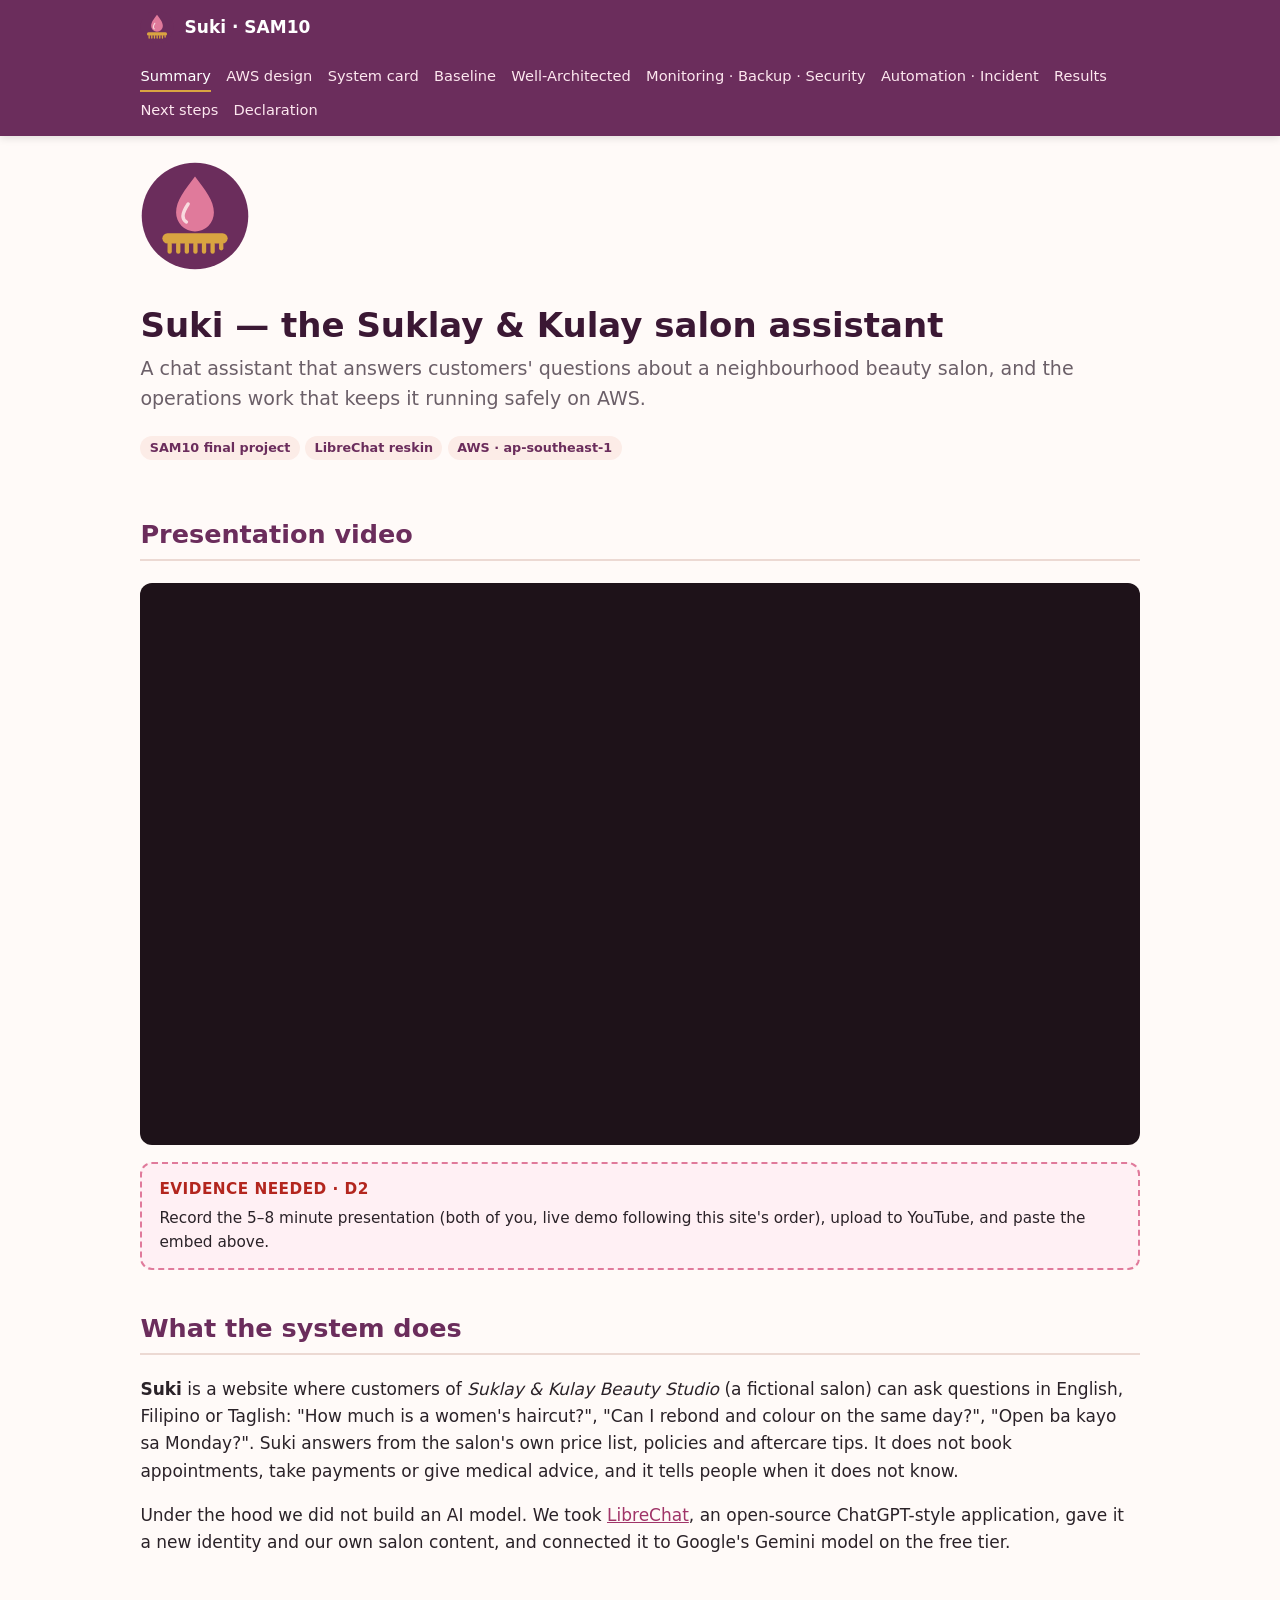
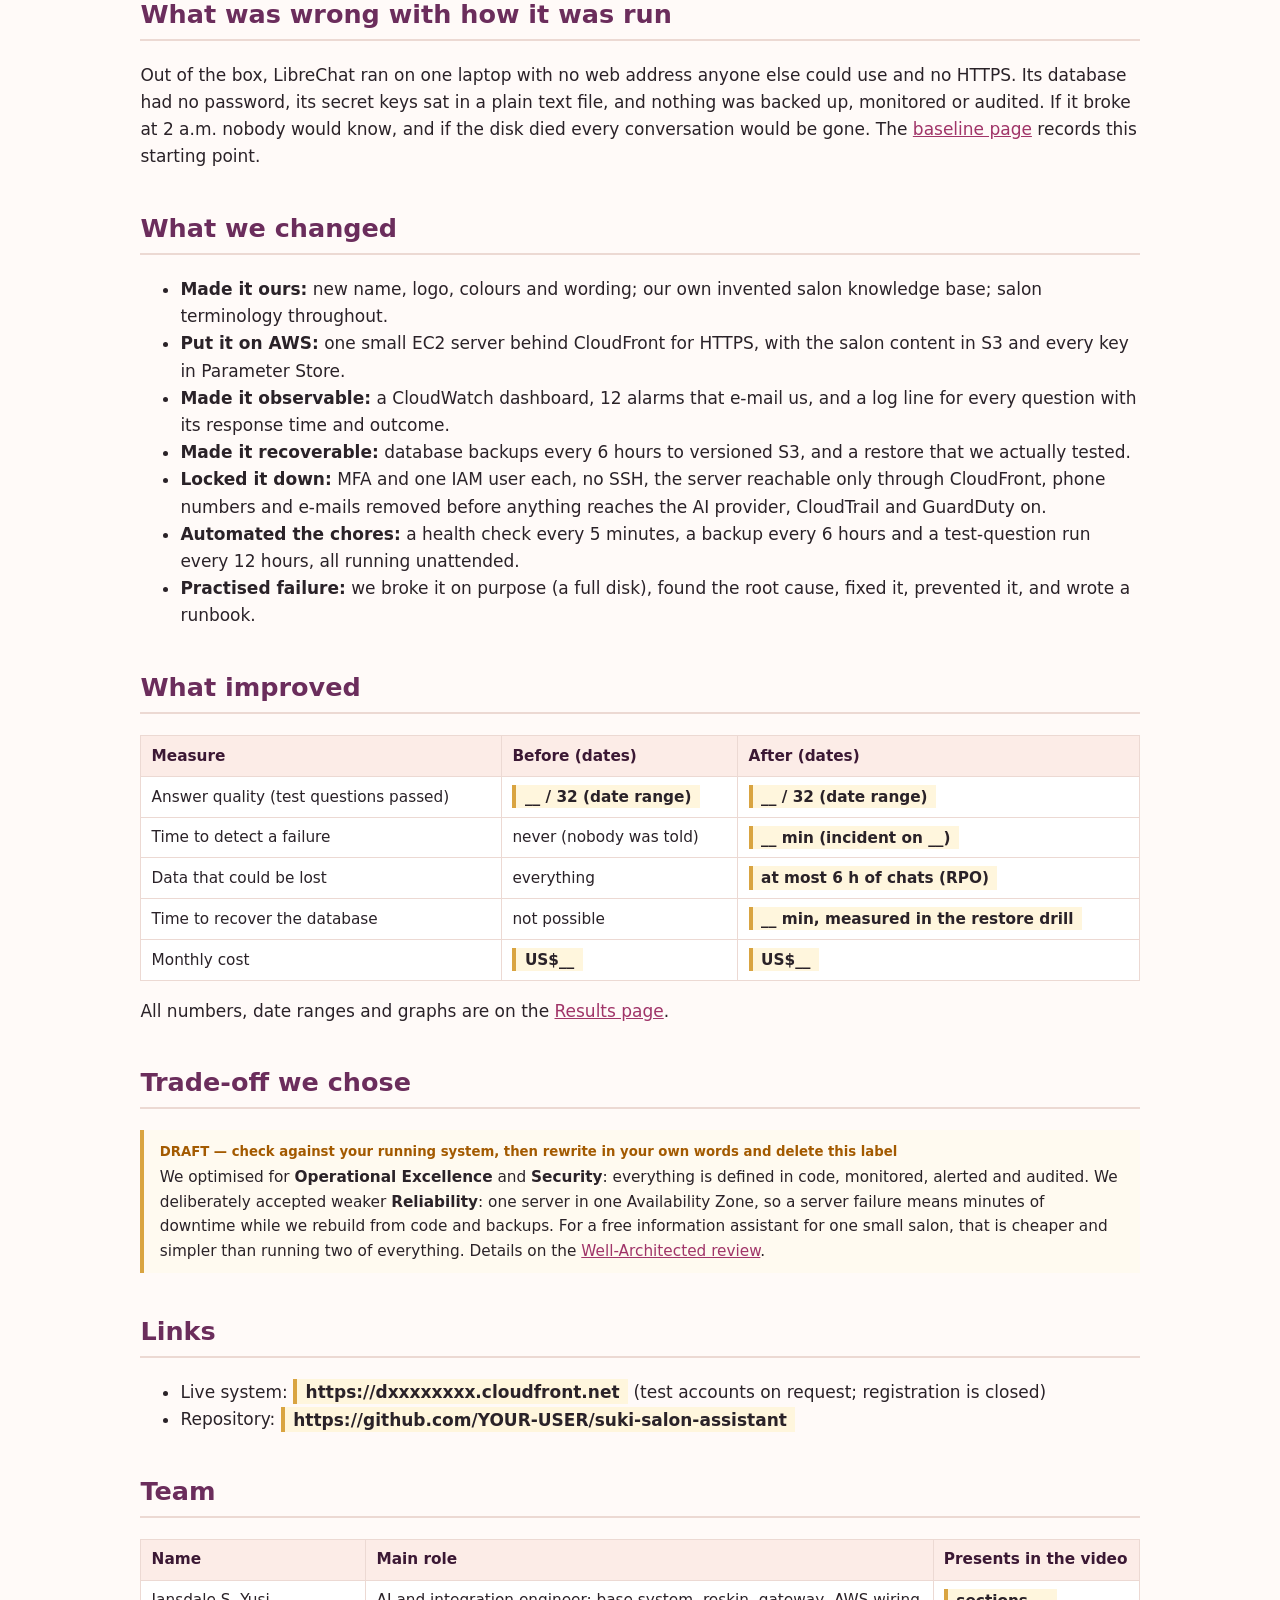
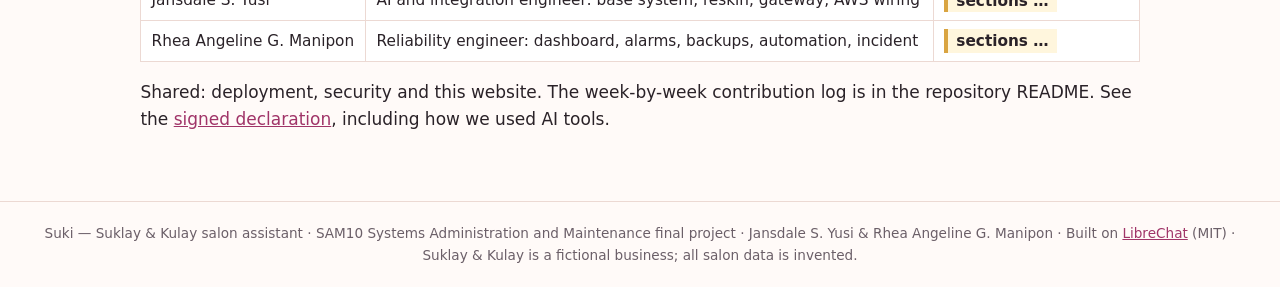
==== docs/index.html @ a9e61562 "Initial project scaffold" ====
<!doctype html>
<html lang="en">
<head>
<meta charset="utf-8">
<meta name="viewport" content="width=device-width,initial-scale=1">
<title>Executive summary · Suki — SAM10 final project</title>
<link rel="icon" href="assets/logo.svg">
<link rel="stylesheet" href="assets/site.css">
</head>
<body>
<header class="site"><div class="wrap">
<a class="brand" href="index.html"><img src="assets/logo.svg" alt="">Suki · SAM10</a>
<nav class="pages"><a href="index.html" class=on>Summary</a><a href="infrastructure.html">AWS design</a><a href="system.html">System card</a><a href="baseline.html">Baseline</a><a href="well-architected.html">Well-Architected</a><a href="operations.html">Monitoring · Backup · Security</a><a href="automation-incident.html">Automation · Incident</a><a href="results.html">Results</a><a href="next-steps.html">Next steps</a><a href="declaration.html">Declaration</a></nav>
</div></header>
<main class="wrap">

<div class="hero">
  <img src="assets/logo.svg" alt="Suki logo: a rose colour droplet above a gold comb">
  <div>
    <h1>Suki — the Suklay &amp; Kulay salon assistant</h1>
    <p class="lead">A chat assistant that answers customers' questions about a neighbourhood beauty salon, and the
    operations work that keeps it running safely on AWS.</p>
    <p><span class="pill">SAM10 final project</span> <span class="pill">LibreChat reskin</span> <span class="pill">AWS · ap-southeast-1</span></p>
  </div>
</div>

<h2>Presentation video</h2>
<div class="video">
  <!-- Replace VIDEO_ID with your YouTube video ID (Share > Embed). Keep it Unlisted if you prefer. -->
  <!-- <iframe src="https://www.youtube-nocookie.com/embed/VIDEO_ID" title="Suki SAM10 presentation" allowfullscreen></iframe> -->
</div>
<div class="evidence-needed" data-id="D2">Record the 5–8 minute presentation (both of you, live demo following this site's order), upload to YouTube, and paste the embed above.</div>

<h2>What the system does</h2>
<p><strong>Suki</strong> is a website where customers of <em>Suklay &amp; Kulay Beauty Studio</em> (a fictional salon) can ask
questions in English, Filipino or Taglish: "How much is a women's haircut?", "Can I rebond and colour on the same day?",
"Open ba kayo sa Monday?". Suki answers from the salon's own price list, policies and aftercare tips. It does not book
appointments, take payments or give medical advice, and it tells people when it does not know.</p>
<p>Under the hood we did not build an AI model. We took <a href="https://github.com/danny-avila/LibreChat">LibreChat</a>, an
open-source ChatGPT-style application, gave it a new identity and our own salon content, and connected it to Google's
Gemini model on the free tier.</p>

<h2>What was wrong with how it was run</h2>
<p>Out of the box, LibreChat ran on one laptop with no web address anyone else could use and no HTTPS. Its database had
no password, its secret keys sat in a plain text file, and nothing was backed up, monitored or audited. If it broke at
2 a.m. nobody would know, and if the disk died every conversation would be gone. The <a href="baseline.html">baseline page</a> records this starting point.</p>

<h2>What we changed</h2>
<ul>
  <li><strong>Made it ours:</strong> new name, logo, colours and wording; our own invented salon knowledge base; salon terminology throughout.</li>
  <li><strong>Put it on AWS:</strong> one small EC2 server behind CloudFront for HTTPS, with the salon content in S3 and every key in Parameter Store.</li>
  <li><strong>Made it observable:</strong> a CloudWatch dashboard, 12 alarms that e-mail us, and a log line for every question with its response time and outcome.</li>
  <li><strong>Made it recoverable:</strong> database backups every 6 hours to versioned S3, and a restore that we actually tested.</li>
  <li><strong>Locked it down:</strong> MFA and one IAM user each, no SSH, the server reachable only through CloudFront, phone numbers and e-mails removed before anything reaches the AI provider, CloudTrail and GuardDuty on.</li>
  <li><strong>Automated the chores:</strong> a health check every 5 minutes, a backup every 6 hours and a test-question run every 12 hours, all running unattended.</li>
  <li><strong>Practised failure:</strong> we broke it on purpose (a full disk), found the root cause, fixed it, prevented it, and wrote a runbook.</li>
</ul>

<h2>What improved</h2>
<table>
  <tr><th>Measure</th><th>Before (dates)</th><th>After (dates)</th></tr>
  <tr><td>Answer quality (test questions passed)</td><td><span class="todo">__ / 32 (date range)</span></td><td><span class="todo">__ / 32 (date range)</span></td></tr>
  <tr><td>Time to detect a failure</td><td>never (nobody was told)</td><td><span class="todo">__ min (incident on __)</span></td></tr>
  <tr><td>Data that could be lost</td><td>everything</td><td><span class="todo">at most 6 h of chats (RPO)</span></td></tr>
  <tr><td>Time to recover the database</td><td>not possible</td><td><span class="todo">__ min, measured in the restore drill</span></td></tr>
  <tr><td>Monthly cost</td><td><span class="todo">US$__</span></td><td><span class="todo">US$__</span></td></tr>
</table>
<p>All numbers, date ranges and graphs are on the <a href="results.html">Results page</a>.</p>

<h2>Trade-off we chose</h2>
<p class="draft">We optimised for <strong>Operational Excellence</strong> and <strong>Security</strong>: everything is defined in code,
monitored, alerted and audited. We deliberately accepted weaker <strong>Reliability</strong>: one server in one Availability Zone,
so a server failure means minutes of downtime while we rebuild from code and backups. For a free information assistant for one
small salon, that is cheaper and simpler than running two of everything. Details on the <a href="well-architected.html">Well-Architected review</a>.</p>

<h2>Links</h2>
<ul>
  <li>Live system: <span class="todo">https://dxxxxxxxx.cloudfront.net</span> (test accounts on request; registration is closed)</li>
  <li>Repository: <span class="todo">https://github.com/YOUR-USER/suki-salon-assistant</span></li>
</ul>

<h2>Team</h2>
<table>
  <tr><th>Name</th><th>Main role</th><th>Presents in the video</th></tr>
  <tr><td>Jansdale S. Yusi</td><td>AI and integration engineer: base system, reskin, gateway, AWS wiring</td><td><span class="todo">sections …</span></td></tr>
  <tr><td>Rhea Angeline G. Manipon</td><td>Reliability engineer: dashboard, alarms, backups, automation, incident</td><td><span class="todo">sections …</span></td></tr>
</table>
<p>Shared: deployment, security and this website. The week-by-week contribution log is in the repository README.
See the <a href="declaration.html">signed declaration</a>, including how we used AI tools.</p>

</main>
<footer class="site">Suki — Suklay &amp; Kulay salon assistant · SAM10 Systems Administration and Maintenance final project ·
Jansdale S. Yusi &amp; Rhea Angeline G. Manipon · Built on <a href="https://github.com/danny-avila/LibreChat">LibreChat</a> (MIT) ·
Suklay &amp; Kulay is a fictional business; all salon data is invented.</footer>
</body>
</html>
---- docs/assets/site.css ----
:root{--plum:#6B2D5C;--plum-d:#3b1834;--rose:#E07A9B;--cream:#FFF4F0;--blush:#fcece7;--gold:#D9A441;--ink:#2a2228;--muted:#6b5f68;--line:#ecd9d3;--ok:#2f7d4f;--warn:#a35a00;--bad:#b3261e}
*{box-sizing:border-box}
html{font-size:17px}
body{margin:0;font-family:system-ui,-apple-system,"Segoe UI",Roboto,sans-serif;color:var(--ink);background:#fffaf8;line-height:1.6}
a{color:#a03468}
header.site{background:var(--plum);color:#fff;position:sticky;top:0;z-index:5;box-shadow:0 2px 8px rgba(0,0,0,.12)}
header.site .wrap{display:flex;align-items:center;gap:1rem;flex-wrap:wrap;padding:.6rem 1.2rem}
header.site .brand{display:flex;align-items:center;gap:.6rem;color:#fff;text-decoration:none;font-weight:700}
header.site .brand img{width:34px;height:34px}
nav.pages{display:flex;flex-wrap:wrap;gap:.2rem .9rem;font-size:.86rem}
nav.pages a{color:#fde7ef;text-decoration:none;padding:.15rem 0;border-bottom:2px solid transparent}
nav.pages a:hover,nav.pages a.on{color:#fff;border-bottom-color:var(--gold)}
.wrap{max-width:1040px;margin:0 auto}
main{padding:1.5rem 1.2rem 3rem}
h1{color:var(--plum-d);font-size:2rem;line-height:1.2;margin:.6rem 0 .4rem}
h2{color:var(--plum);margin-top:2.2rem;border-bottom:2px solid var(--line);padding-bottom:.25rem}
h3{color:var(--plum-d);margin-top:1.6rem}
.lead{font-size:1.12rem;color:var(--muted);margin-top:0}
table{border-collapse:collapse;width:100%;margin:1rem 0;font-size:.9rem;background:#fff}
th,td{border:1px solid var(--line);padding:.45rem .6rem;text-align:left;vertical-align:top}
th{background:var(--blush);color:var(--plum-d)}
code,pre{font-family:ui-monospace,SFMono-Regular,Menlo,Consolas,monospace;font-size:.85em}
code{background:#f6ecef;padding:.05rem .3rem;border-radius:4px}
pre{background:#2a1726;color:#fbe9f0;padding:1rem;border-radius:10px;overflow:auto;line-height:1.45}
pre code{background:none;padding:0}
.card{background:#fff;border:1px solid var(--line);border-radius:14px;padding:1rem 1.2rem;margin:1rem 0}
.grid{display:grid;grid-template-columns:repeat(auto-fit,minmax(230px,1fr));gap:1rem}
.pill{display:inline-block;font-size:.75rem;font-weight:700;padding:.1rem .55rem;border-radius:99px;background:var(--blush);color:var(--plum)}
.good{color:var(--ok);font-weight:700}.adequate{color:var(--warn);font-weight:700}.gap{color:var(--bad);font-weight:700}
.hero{display:flex;gap:1.4rem;align-items:center;flex-wrap:wrap}
.hero img{width:110px;height:110px}
figure{margin:1.2rem 0}figure img{max-width:100%;border:1px solid var(--line);border-radius:10px;background:#fff}
figcaption{font-size:.85rem;color:var(--muted);margin-top:.35rem}
.video{position:relative;padding-top:56.25%;border-radius:12px;overflow:hidden;background:#1e1219}
.video iframe{position:absolute;inset:0;width:100%;height:100%;border:0}
/* Evidence that must be captured from the REAL system. Delete each box once replaced. */
.evidence-needed{border:2px dashed var(--rose);background:#fff0f4;border-radius:12px;padding:.8rem 1rem;margin:1rem 0;font-size:.9rem}
.evidence-needed::before{content:"EVIDENCE NEEDED · " attr(data-id);display:block;font-weight:800;color:var(--bad);letter-spacing:.03em;margin-bottom:.25rem}
.todo{background:#fff6dd;border-left:4px solid var(--gold);padding:.15rem .5rem;font-weight:600}
.draft{border-left:4px solid var(--gold);background:#fffaf0;padding:.6rem .9rem;margin:1rem 0;font-size:.9rem}
.draft::before{content:"DRAFT — check against your running system, then rewrite in your own words and delete this label";display:block;font-weight:800;color:var(--warn);font-size:.78rem;margin-bottom:.2rem}
footer.site{border-top:1px solid var(--line);color:var(--muted);font-size:.8rem;padding:1.2rem;text-align:center}
@media (max-width:640px){html{font-size:16px}h1{font-size:1.6rem}}
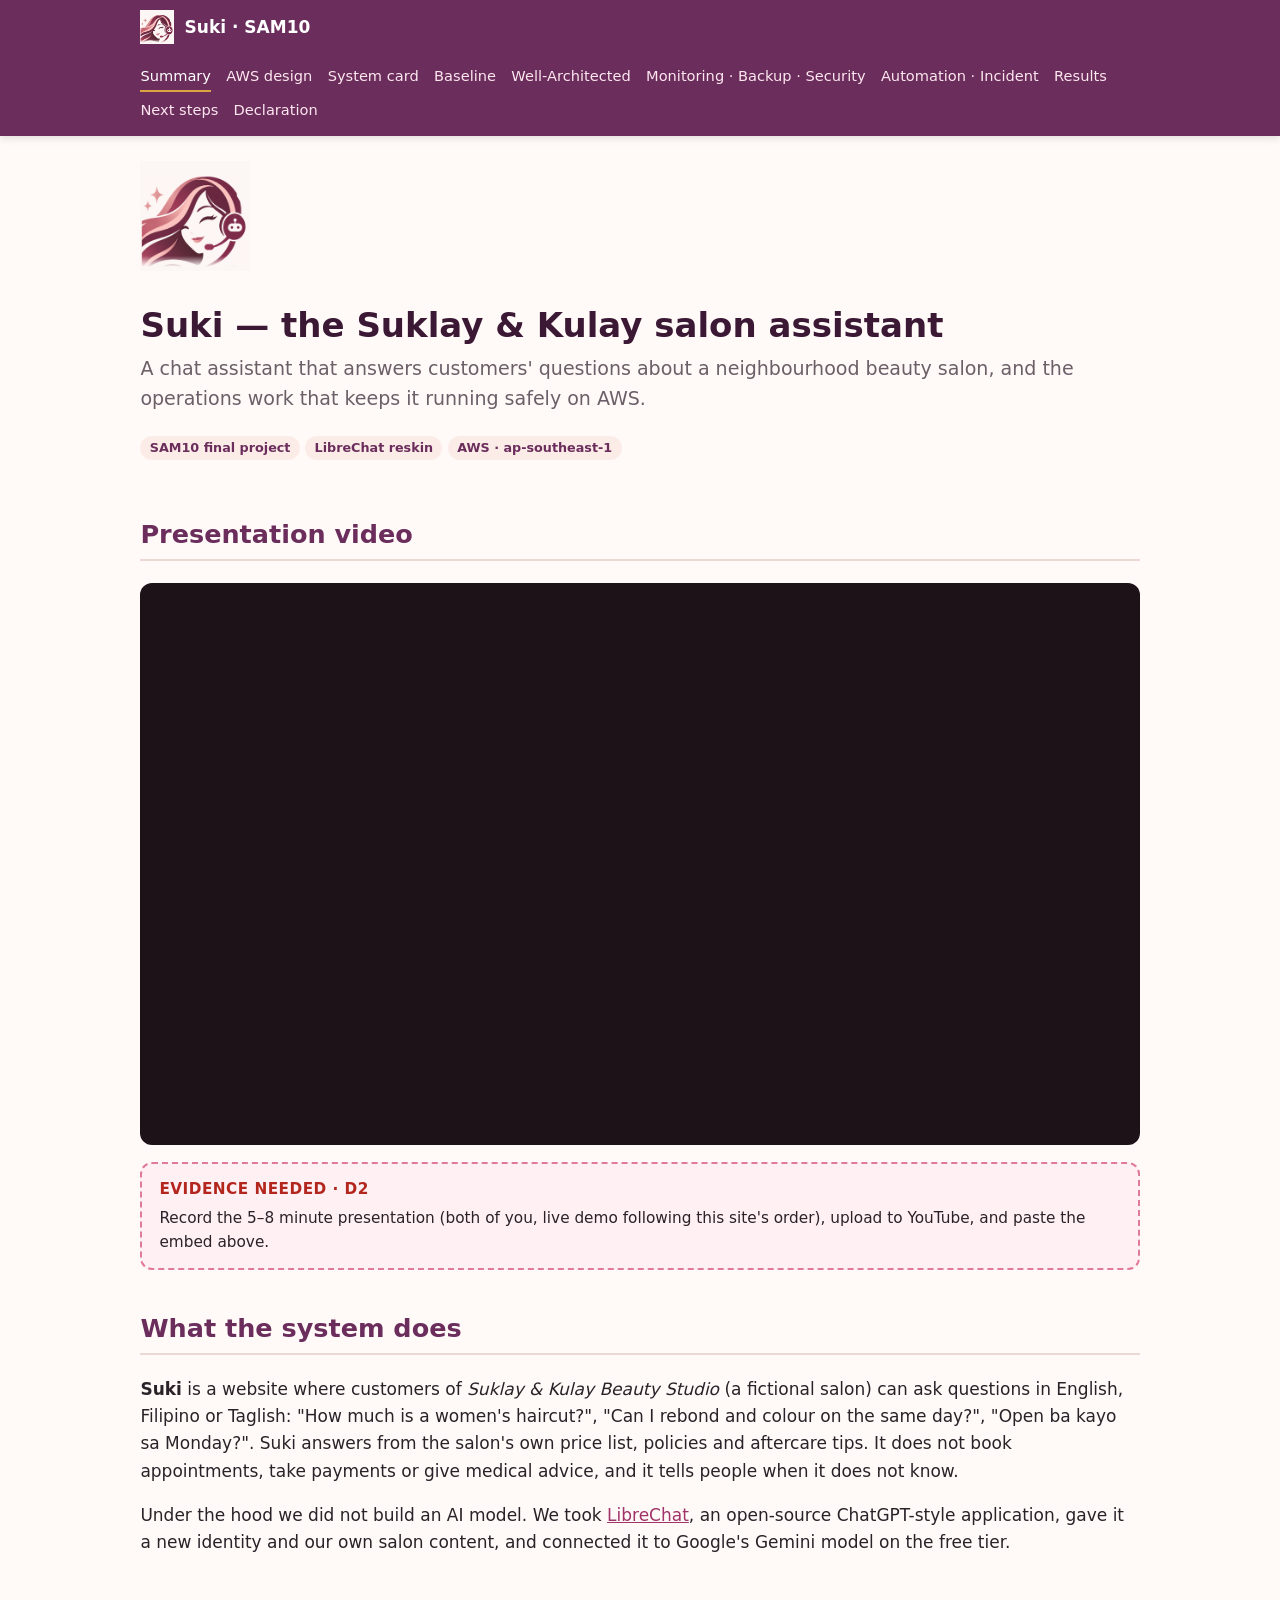
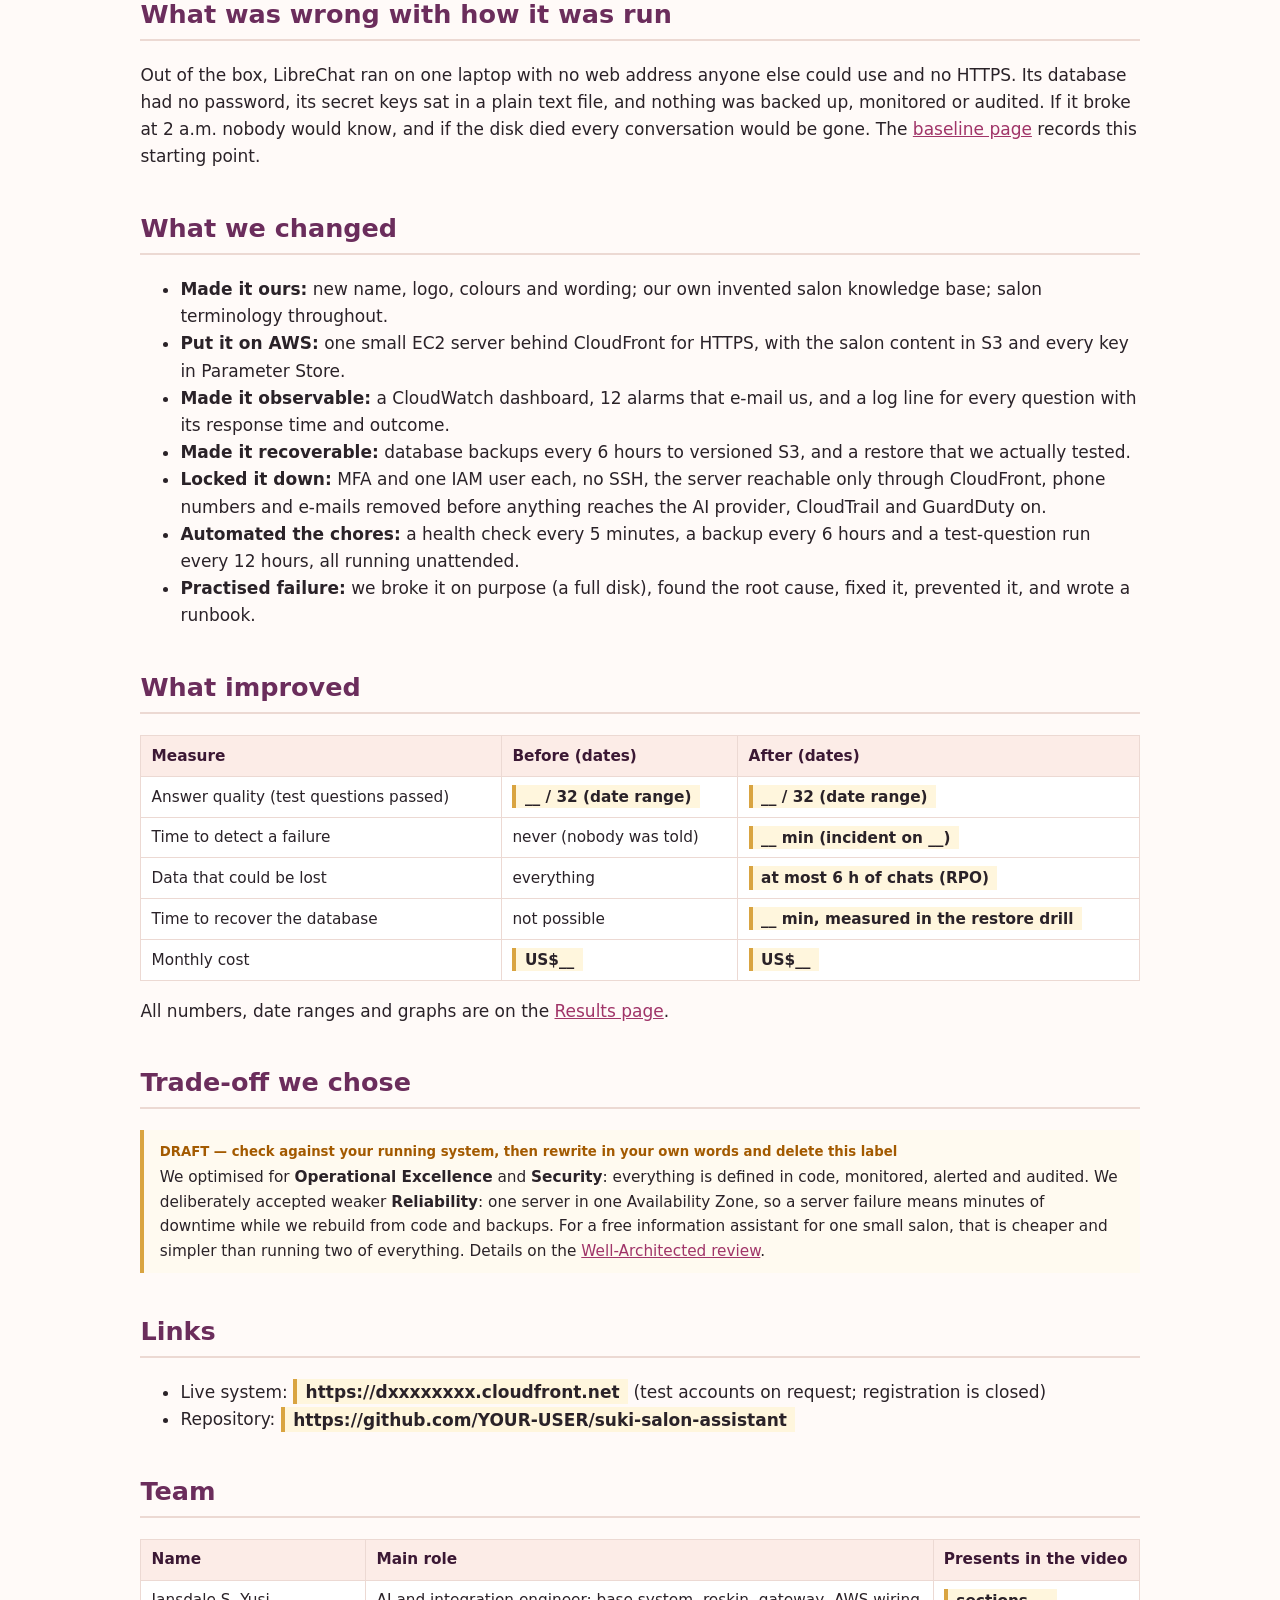
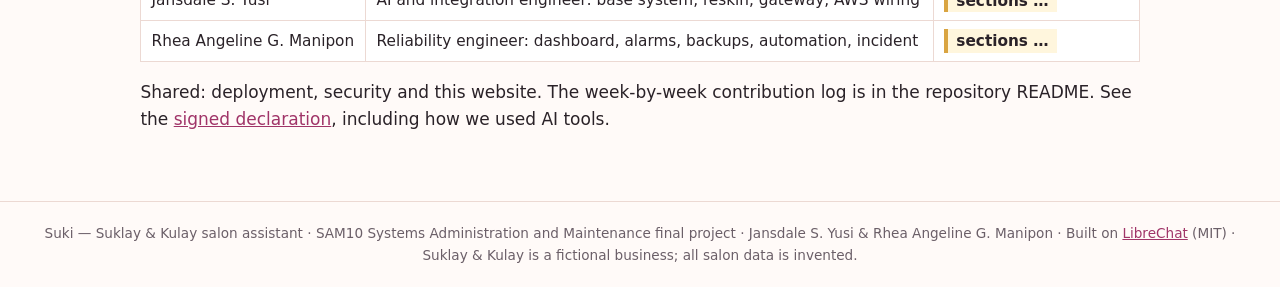
==== commit c6ce66e1: "New Suki logo" ====
--- a/docs/index.html
+++ b/docs/index.html
@@ -15,7 +15,7 @@
 <main class="wrap">
 
 <div class="hero">
-  <img src="assets/logo.svg" alt="Suki logo: a rose colour droplet above a gold comb">
+  <img src="assets/logo.svg" alt="Suki logo: a smiling salon assistant with flowing hair and a headset">
   <div>
     <h1>Suki — the Suklay &amp; Kulay salon assistant</h1>
     <p class="lead">A chat assistant that answers customers' questions about a neighbourhood beauty salon, and the
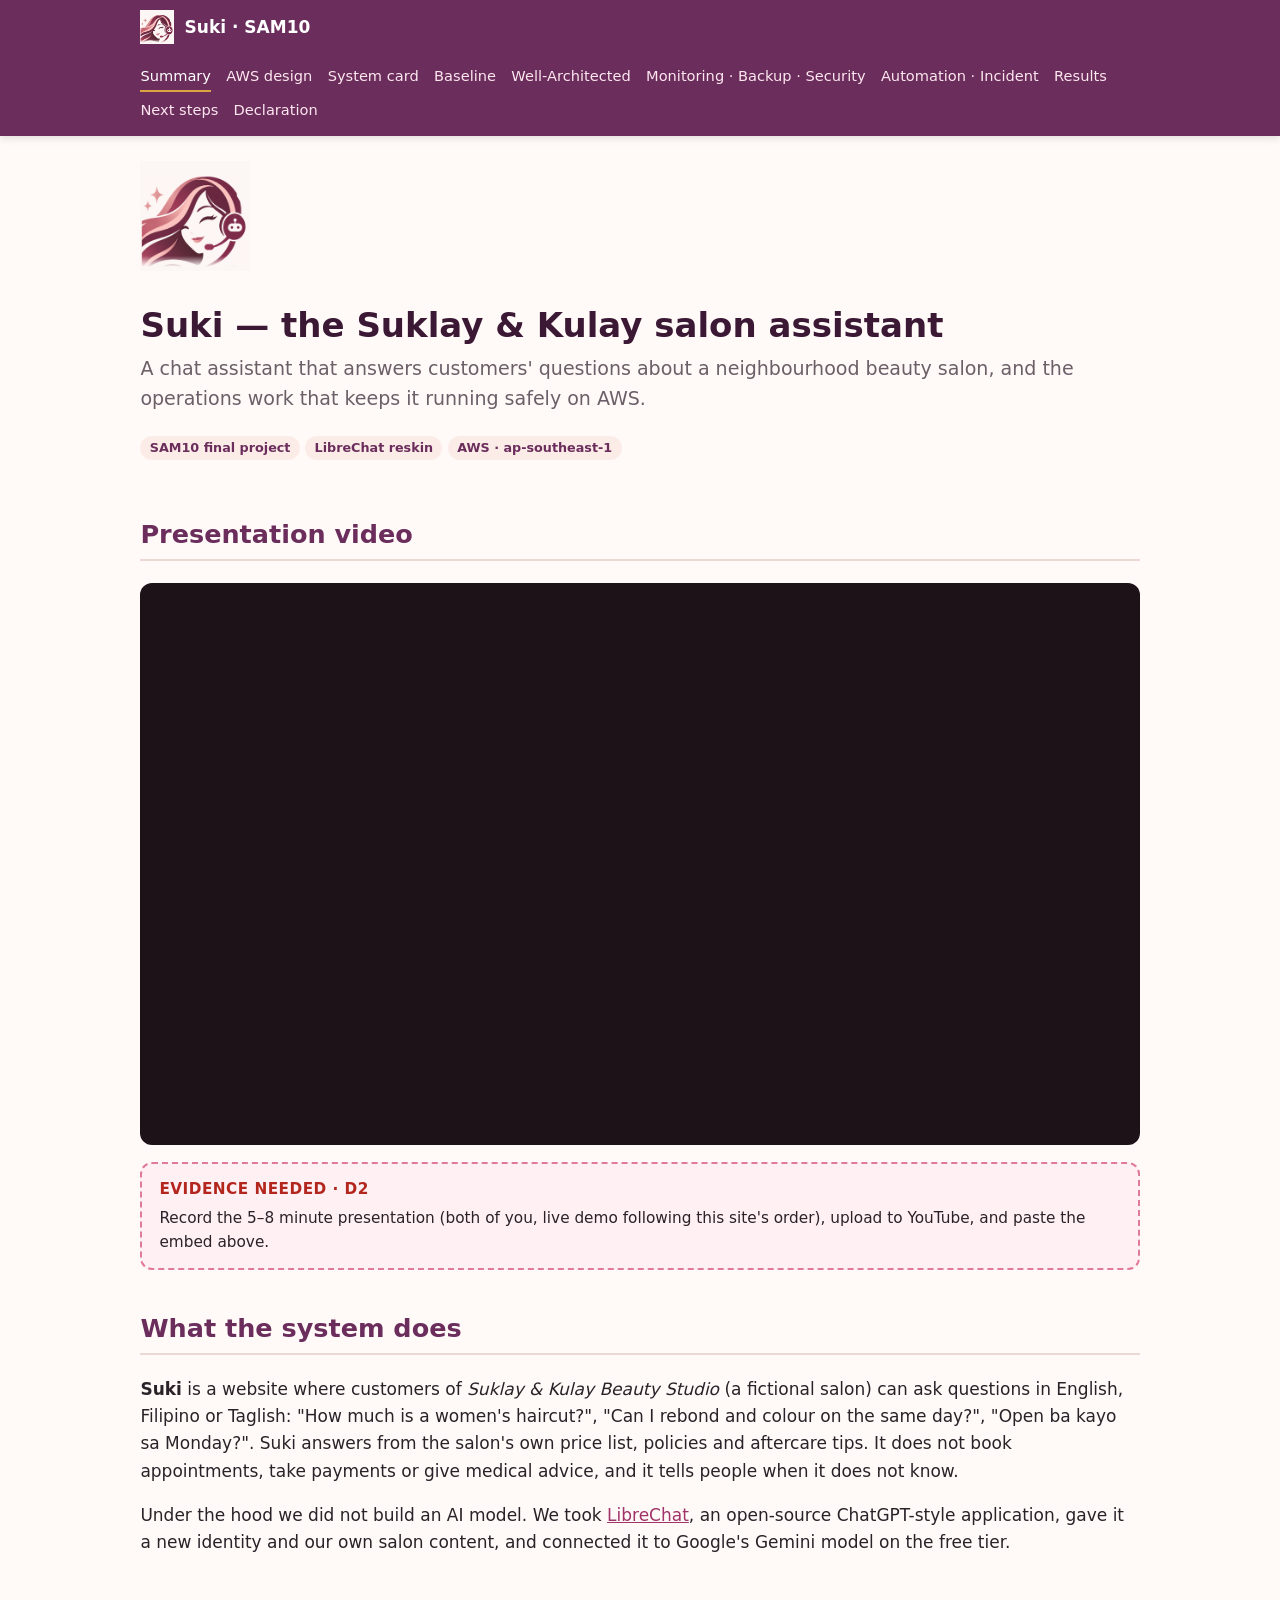
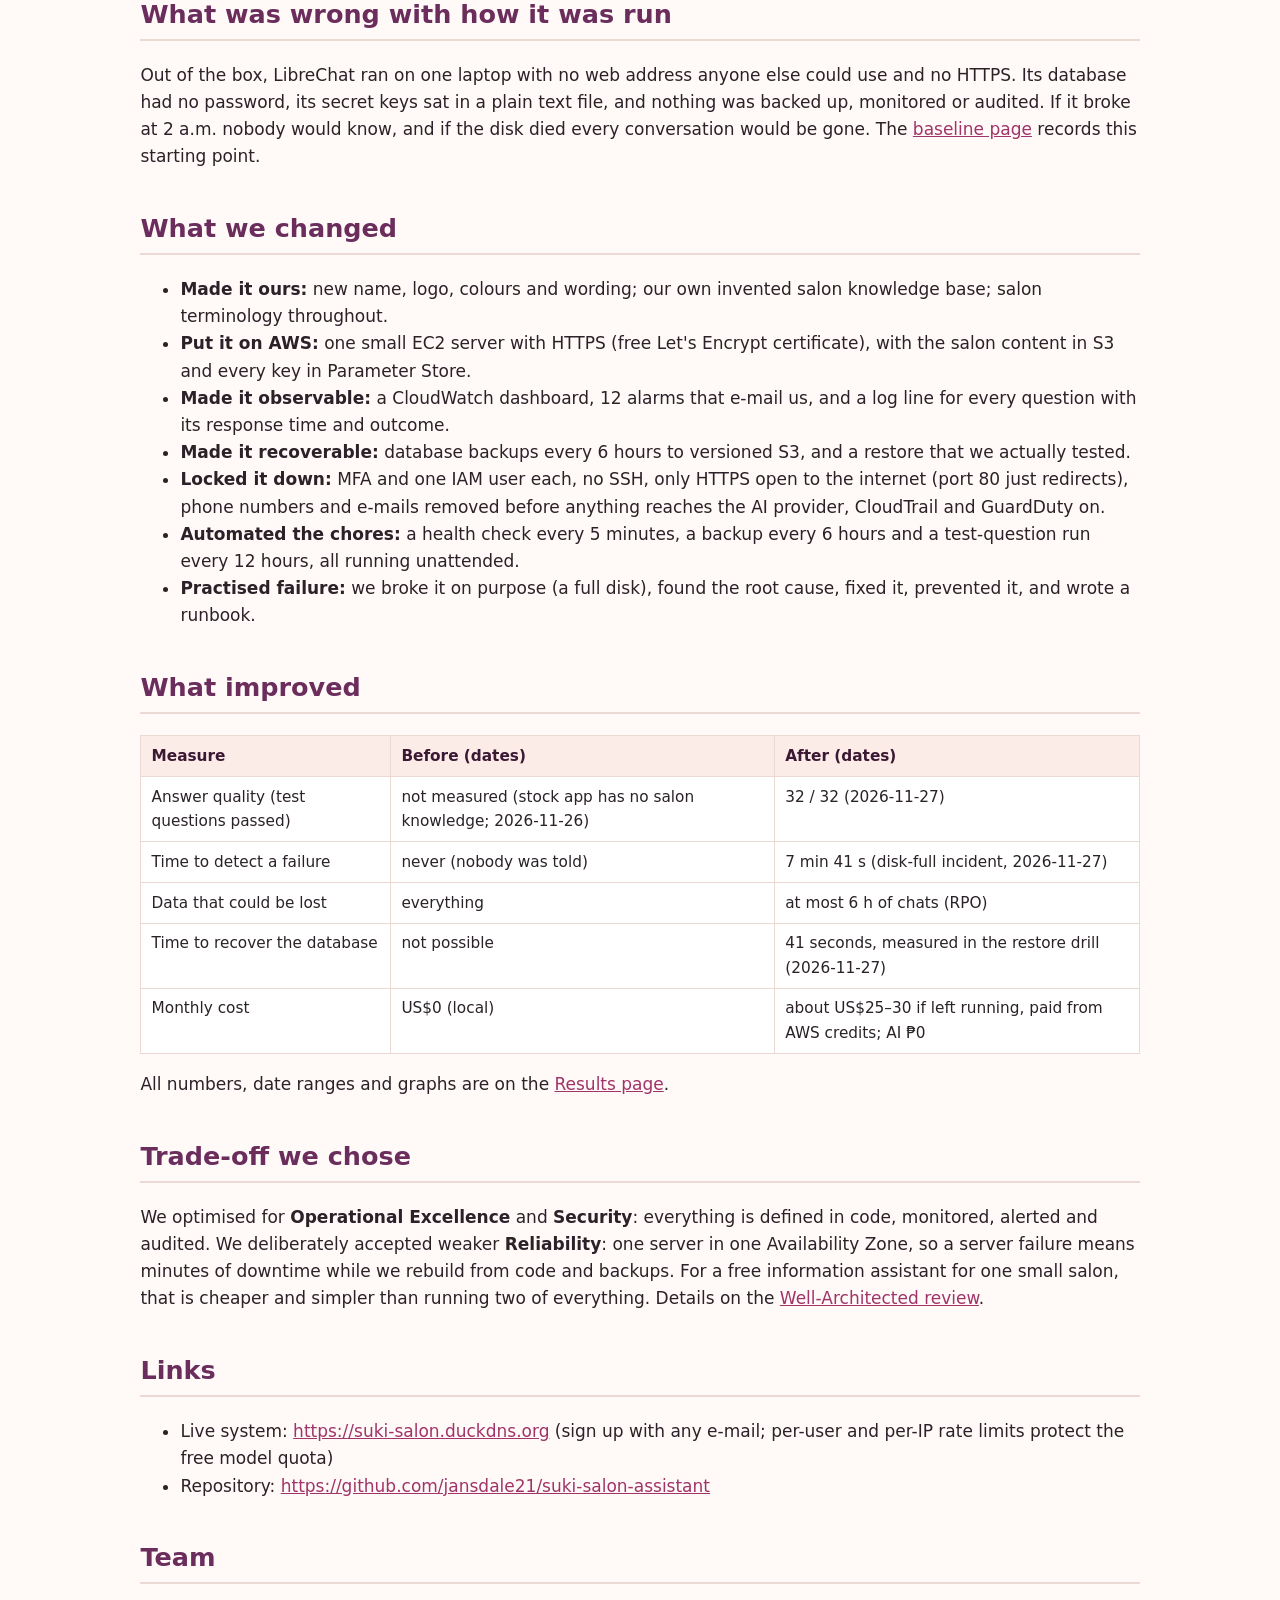
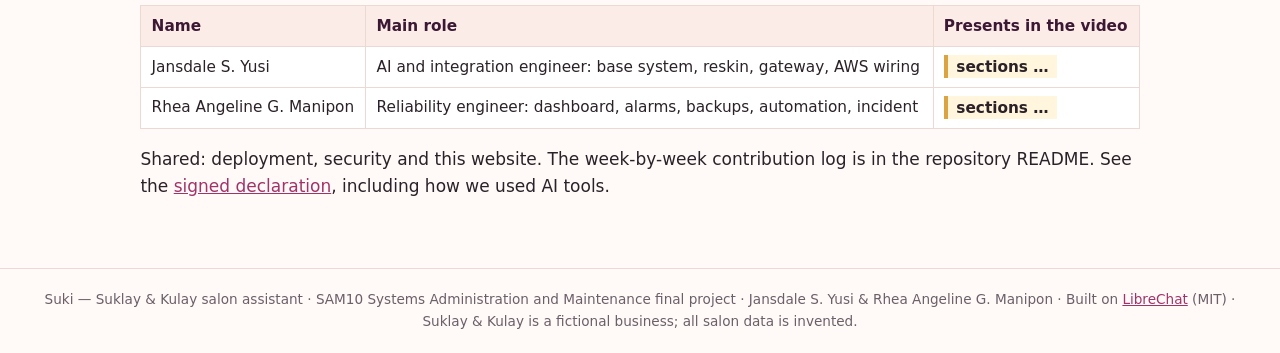
==== commit c914debc: "Website: evidence screenshots and real results" ====
--- a/docs/index.html
+++ b/docs/index.html
@@ -48,10 +48,10 @@
 <h2>What we changed</h2>
 <ul>
   <li><strong>Made it ours:</strong> new name, logo, colours and wording; our own invented salon knowledge base; salon terminology throughout.</li>
-  <li><strong>Put it on AWS:</strong> one small EC2 server behind CloudFront for HTTPS, with the salon content in S3 and every key in Parameter Store.</li>
+  <li><strong>Put it on AWS:</strong> one small EC2 server with HTTPS (free Let's Encrypt certificate), with the salon content in S3 and every key in Parameter Store.</li>
   <li><strong>Made it observable:</strong> a CloudWatch dashboard, 12 alarms that e-mail us, and a log line for every question with its response time and outcome.</li>
   <li><strong>Made it recoverable:</strong> database backups every 6 hours to versioned S3, and a restore that we actually tested.</li>
-  <li><strong>Locked it down:</strong> MFA and one IAM user each, no SSH, the server reachable only through CloudFront, phone numbers and e-mails removed before anything reaches the AI provider, CloudTrail and GuardDuty on.</li>
+  <li><strong>Locked it down:</strong> MFA and one IAM user each, no SSH, only HTTPS open to the internet (port 80 just redirects), phone numbers and e-mails removed before anything reaches the AI provider, CloudTrail and GuardDuty on.</li>
   <li><strong>Automated the chores:</strong> a health check every 5 minutes, a backup every 6 hours and a test-question run every 12 hours, all running unattended.</li>
   <li><strong>Practised failure:</strong> we broke it on purpose (a full disk), found the root cause, fixed it, prevented it, and wrote a runbook.</li>
 </ul>
@@ -59,24 +59,24 @@
 <h2>What improved</h2>
 <table>
   <tr><th>Measure</th><th>Before (dates)</th><th>After (dates)</th></tr>
-  <tr><td>Answer quality (test questions passed)</td><td><span class="todo">__ / 32 (date range)</span></td><td><span class="todo">__ / 32 (date range)</span></td></tr>
-  <tr><td>Time to detect a failure</td><td>never (nobody was told)</td><td><span class="todo">__ min (incident on __)</span></td></tr>
-  <tr><td>Data that could be lost</td><td>everything</td><td><span class="todo">at most 6 h of chats (RPO)</span></td></tr>
-  <tr><td>Time to recover the database</td><td>not possible</td><td><span class="todo">__ min, measured in the restore drill</span></td></tr>
-  <tr><td>Monthly cost</td><td><span class="todo">US$__</span></td><td><span class="todo">US$__</span></td></tr>
+  <tr><td>Answer quality (test questions passed)</td><td>not measured (stock app has no salon knowledge; 2026-11-26)</td><td>32 / 32 (2026-11-27)</td></tr>
+  <tr><td>Time to detect a failure</td><td>never (nobody was told)</td><td>7 min 41 s (disk-full incident, 2026-11-27)</td></tr>
+  <tr><td>Data that could be lost</td><td>everything</td><td>at most 6 h of chats (RPO)</td></tr>
+  <tr><td>Time to recover the database</td><td>not possible</td><td>41 seconds, measured in the restore drill (2026-11-27)</td></tr>
+  <tr><td>Monthly cost</td><td>US$0 (local)</td><td>about US$25–30 if left running, paid from AWS credits; AI ₱0</td></tr>
 </table>
 <p>All numbers, date ranges and graphs are on the <a href="results.html">Results page</a>.</p>
 
 <h2>Trade-off we chose</h2>
-<p class="draft">We optimised for <strong>Operational Excellence</strong> and <strong>Security</strong>: everything is defined in code,
+<p>We optimised for <strong>Operational Excellence</strong> and <strong>Security</strong>: everything is defined in code,
 monitored, alerted and audited. We deliberately accepted weaker <strong>Reliability</strong>: one server in one Availability Zone,
 so a server failure means minutes of downtime while we rebuild from code and backups. For a free information assistant for one
 small salon, that is cheaper and simpler than running two of everything. Details on the <a href="well-architected.html">Well-Architected review</a>.</p>
 
 <h2>Links</h2>
 <ul>
-  <li>Live system: <span class="todo">https://dxxxxxxxx.cloudfront.net</span> (test accounts on request; registration is closed)</li>
-  <li>Repository: <span class="todo">https://github.com/YOUR-USER/suki-salon-assistant</span></li>
+  <li>Live system: <a href="https://suki-salon.duckdns.org">https://suki-salon.duckdns.org</a> (sign up with any e-mail; per-user and per-IP rate limits protect the free model quota)</li>
+  <li>Repository: <a href="https://github.com/jansdale21/suki-salon-assistant">https://github.com/jansdale21/suki-salon-assistant</a></li>
 </ul>
 
 <h2>Team</h2>
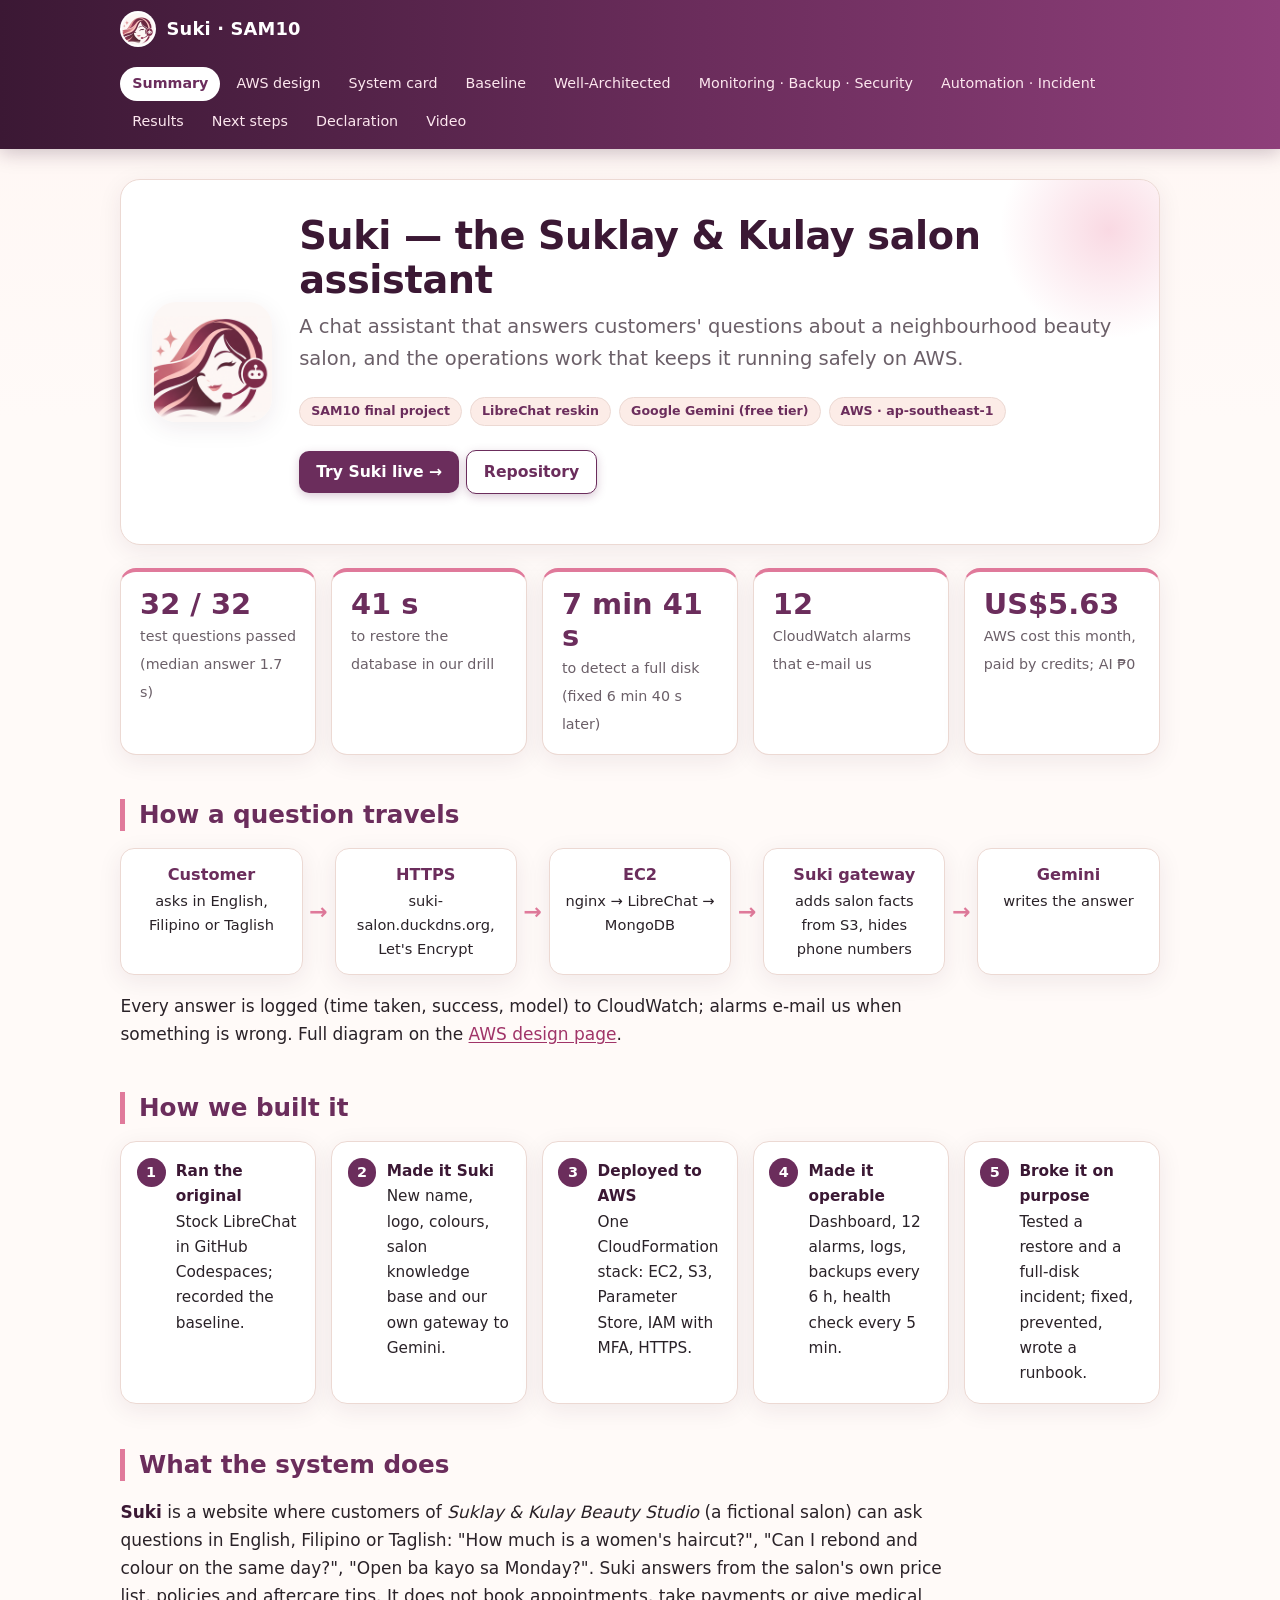
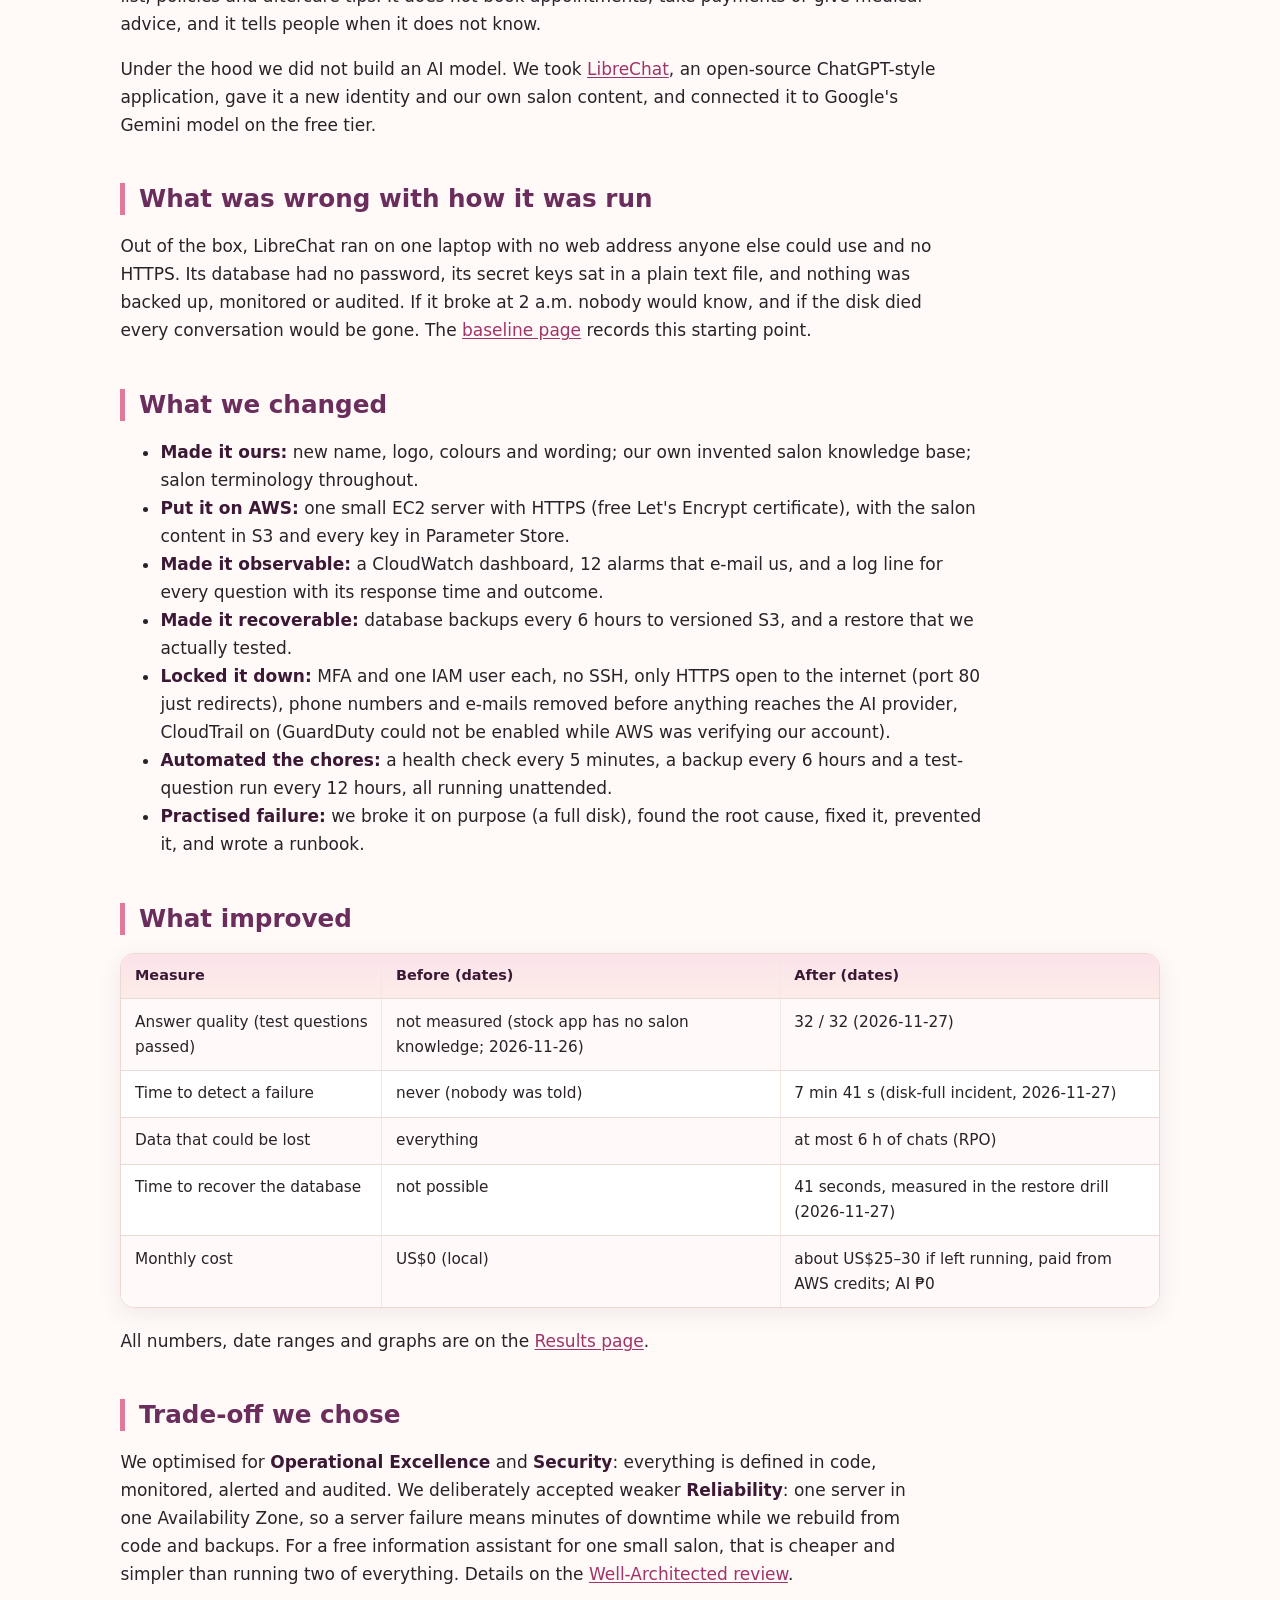
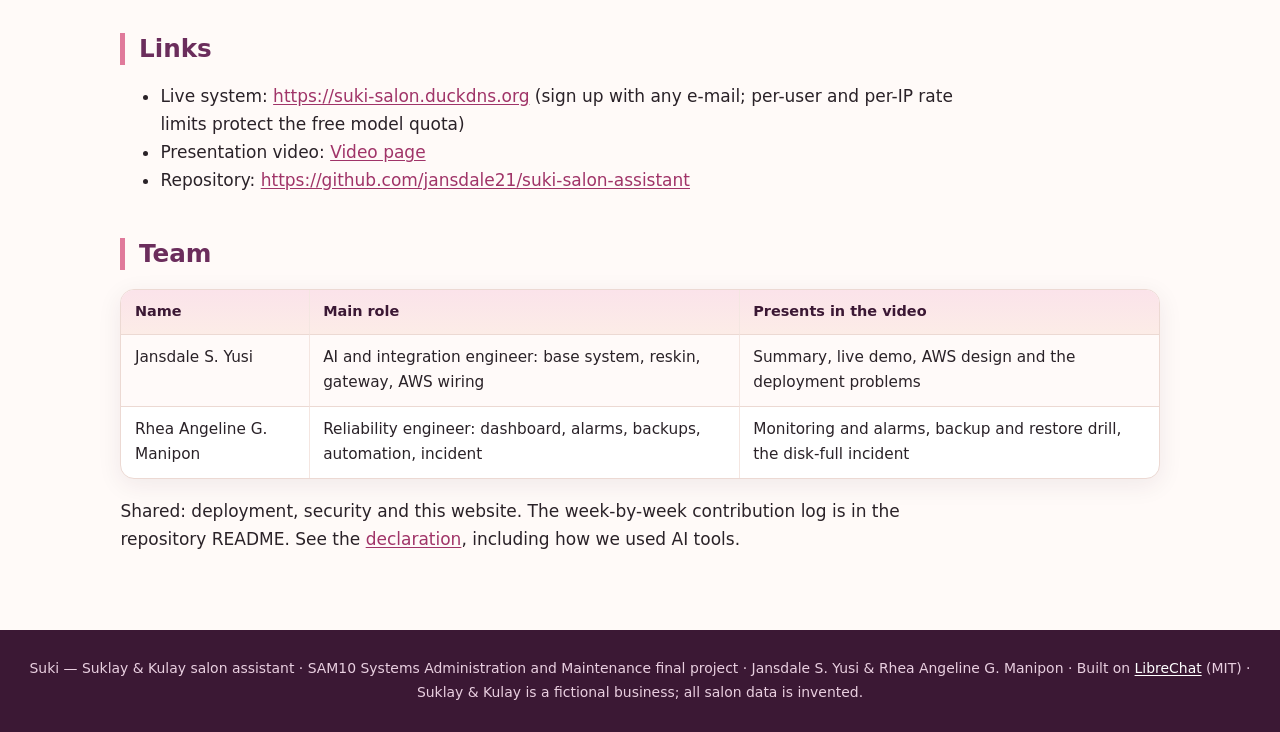
==== commit 37280ca7: "Redesigned website, video tab, README" ====
--- a/docs/index.html
+++ b/docs/index.html
@@ -10,7 +10,7 @@
 <body>
 <header class="site"><div class="wrap">
 <a class="brand" href="index.html"><img src="assets/logo.svg" alt="">Suki · SAM10</a>
-<nav class="pages"><a href="index.html" class=on>Summary</a><a href="infrastructure.html">AWS design</a><a href="system.html">System card</a><a href="baseline.html">Baseline</a><a href="well-architected.html">Well-Architected</a><a href="operations.html">Monitoring · Backup · Security</a><a href="automation-incident.html">Automation · Incident</a><a href="results.html">Results</a><a href="next-steps.html">Next steps</a><a href="declaration.html">Declaration</a></nav>
+<nav class="pages"><a href="index.html" class=on>Summary</a><a href="infrastructure.html">AWS design</a><a href="system.html">System card</a><a href="baseline.html">Baseline</a><a href="well-architected.html">Well-Architected</a><a href="operations.html">Monitoring · Backup · Security</a><a href="automation-incident.html">Automation · Incident</a><a href="results.html">Results</a><a href="next-steps.html">Next steps</a><a href="declaration.html">Declaration</a><a href="video.html">Video</a></nav>
 </div></header>
 <main class="wrap">
 
@@ -20,16 +20,37 @@
     <h1>Suki — the Suklay &amp; Kulay salon assistant</h1>
     <p class="lead">A chat assistant that answers customers' questions about a neighbourhood beauty salon, and the
     operations work that keeps it running safely on AWS.</p>
-    <p><span class="pill">SAM10 final project</span> <span class="pill">LibreChat reskin</span> <span class="pill">AWS · ap-southeast-1</span></p>
+    <p><span class="pill">SAM10 final project</span> <span class="pill">LibreChat reskin</span> <span class="pill">Google Gemini (free tier)</span> <span class="pill">AWS · ap-southeast-1</span></p>
+    <p><a class="btn" href="https://suki-salon.duckdns.org">Try Suki live →</a><a class="btn alt" href="https://github.com/jansdale21/suki-salon-assistant">Repository</a></p>
   </div>
 </div>
 
-<h2>Presentation video</h2>
-<div class="video">
-  <!-- Replace VIDEO_ID with your YouTube video ID (Share > Embed). Keep it Unlisted if you prefer. -->
-  <!-- <iframe src="https://www.youtube-nocookie.com/embed/VIDEO_ID" title="Suki SAM10 presentation" allowfullscreen></iframe> -->
+<div class="stats">
+  <div class="stat"><b>32 / 32</b><span>test questions passed (median answer 1.7 s)</span></div>
+  <div class="stat"><b>41 s</b><span>to restore the database in our drill</span></div>
+  <div class="stat"><b>7 min 41 s</b><span>to detect a full disk (fixed 6 min 40 s later)</span></div>
+  <div class="stat"><b>12</b><span>CloudWatch alarms that e-mail us</span></div>
+  <div class="stat"><b>US$5.63</b><span>AWS cost this month, paid by credits; AI ₱0</span></div>
 </div>
-<div class="evidence-needed" data-id="D2">Record the 5–8 minute presentation (both of you, live demo following this site's order), upload to YouTube, and paste the embed above.</div>
+
+<h2>How a question travels</h2>
+<div class="flow">
+  <div class="node"><b>Customer</b>asks in English, Filipino or Taglish</div><div class="arrow">→</div>
+  <div class="node"><b>HTTPS</b>suki-salon.duckdns.org, Let's Encrypt</div><div class="arrow">→</div>
+  <div class="node"><b>EC2</b>nginx → LibreChat → MongoDB</div><div class="arrow">→</div>
+  <div class="node"><b>Suki gateway</b>adds salon facts from S3, hides phone numbers</div><div class="arrow">→</div>
+  <div class="node"><b>Gemini</b>writes the answer</div>
+</div>
+<p>Every answer is logged (time taken, success, model) to CloudWatch; alarms e-mail us when something is wrong. Full diagram on the <a href="infrastructure.html">AWS design page</a>.</p>
+
+<h2>How we built it</h2>
+<ol class="steps">
+  <li><b>Ran the original</b>Stock LibreChat in GitHub Codespaces; recorded the baseline.</li>
+  <li><b>Made it Suki</b>New name, logo, colours, salon knowledge base and our own gateway to Gemini.</li>
+  <li><b>Deployed to AWS</b>One CloudFormation stack: EC2, S3, Parameter Store, IAM with MFA, HTTPS.</li>
+  <li><b>Made it operable</b>Dashboard, 12 alarms, logs, backups every 6 h, health check every 5 min.</li>
+  <li><b>Broke it on purpose</b>Tested a restore and a full-disk incident; fixed, prevented, wrote a runbook.</li>
+</ol>
 
 <h2>What the system does</h2>
 <p><strong>Suki</strong> is a website where customers of <em>Suklay &amp; Kulay Beauty Studio</em> (a fictional salon) can ask
@@ -51,7 +72,7 @@
   <li><strong>Put it on AWS:</strong> one small EC2 server with HTTPS (free Let's Encrypt certificate), with the salon content in S3 and every key in Parameter Store.</li>
   <li><strong>Made it observable:</strong> a CloudWatch dashboard, 12 alarms that e-mail us, and a log line for every question with its response time and outcome.</li>
   <li><strong>Made it recoverable:</strong> database backups every 6 hours to versioned S3, and a restore that we actually tested.</li>
-  <li><strong>Locked it down:</strong> MFA and one IAM user each, no SSH, only HTTPS open to the internet (port 80 just redirects), phone numbers and e-mails removed before anything reaches the AI provider, CloudTrail and GuardDuty on.</li>
+  <li><strong>Locked it down:</strong> MFA and one IAM user each, no SSH, only HTTPS open to the internet (port 80 just redirects), phone numbers and e-mails removed before anything reaches the AI provider, CloudTrail on (GuardDuty could not be enabled while AWS was verifying our account).</li>
   <li><strong>Automated the chores:</strong> a health check every 5 minutes, a backup every 6 hours and a test-question run every 12 hours, all running unattended.</li>
   <li><strong>Practised failure:</strong> we broke it on purpose (a full disk), found the root cause, fixed it, prevented it, and wrote a runbook.</li>
 </ul>
@@ -76,17 +97,18 @@
 <h2>Links</h2>
 <ul>
   <li>Live system: <a href="https://suki-salon.duckdns.org">https://suki-salon.duckdns.org</a> (sign up with any e-mail; per-user and per-IP rate limits protect the free model quota)</li>
+  <li>Presentation video: <a href="video.html">Video page</a></li>
   <li>Repository: <a href="https://github.com/jansdale21/suki-salon-assistant">https://github.com/jansdale21/suki-salon-assistant</a></li>
 </ul>
 
 <h2>Team</h2>
 <table>
   <tr><th>Name</th><th>Main role</th><th>Presents in the video</th></tr>
-  <tr><td>Jansdale S. Yusi</td><td>AI and integration engineer: base system, reskin, gateway, AWS wiring</td><td><span class="todo">sections …</span></td></tr>
-  <tr><td>Rhea Angeline G. Manipon</td><td>Reliability engineer: dashboard, alarms, backups, automation, incident</td><td><span class="todo">sections …</span></td></tr>
+  <tr><td>Jansdale S. Yusi</td><td>AI and integration engineer: base system, reskin, gateway, AWS wiring</td><td>Summary, live demo, AWS design and the deployment problems</td></tr>
+  <tr><td>Rhea Angeline G. Manipon</td><td>Reliability engineer: dashboard, alarms, backups, automation, incident</td><td>Monitoring and alarms, backup and restore drill, the disk-full incident</td></tr>
 </table>
 <p>Shared: deployment, security and this website. The week-by-week contribution log is in the repository README.
-See the <a href="declaration.html">signed declaration</a>, including how we used AI tools.</p>
+See the <a href="declaration.html">declaration</a>, including how we used AI tools.</p>
 
 </main>
 <footer class="site">Suki — Suklay &amp; Kulay salon assistant · SAM10 Systems Administration and Maintenance final project ·
--- a/docs/assets/site.css
+++ b/docs/assets/site.css
@@ -1,43 +1,77 @@
-:root{--plum:#6B2D5C;--plum-d:#3b1834;--rose:#E07A9B;--cream:#FFF4F0;--blush:#fcece7;--gold:#D9A441;--ink:#2a2228;--muted:#6b5f68;--line:#ecd9d3;--ok:#2f7d4f;--warn:#a35a00;--bad:#b3261e}
+:root{--plum:#6B2D5C;--plum-d:#3b1834;--plum-l:#8e3f7a;--rose:#E07A9B;--rose-l:#f7c9d7;--cream:#FFF4F0;--blush:#fcece7;--gold:#D9A441;--ink:#2a2228;--muted:#6b5f68;--line:#ecd9d3;--ok:#2f7d4f;--warn:#a35a00;--bad:#b3261e;--shadow:0 6px 24px rgba(59,24,52,.08)}
 *{box-sizing:border-box}
-html{font-size:17px}
-body{margin:0;font-family:system-ui,-apple-system,"Segoe UI",Roboto,sans-serif;color:var(--ink);background:#fffaf8;line-height:1.6}
-a{color:#a03468}
-header.site{background:var(--plum);color:#fff;position:sticky;top:0;z-index:5;box-shadow:0 2px 8px rgba(0,0,0,.12)}
-header.site .wrap{display:flex;align-items:center;gap:1rem;flex-wrap:wrap;padding:.6rem 1.2rem}
-header.site .brand{display:flex;align-items:center;gap:.6rem;color:#fff;text-decoration:none;font-weight:700}
-header.site .brand img{width:34px;height:34px}
-nav.pages{display:flex;flex-wrap:wrap;gap:.2rem .9rem;font-size:.86rem}
-nav.pages a{color:#fde7ef;text-decoration:none;padding:.15rem 0;border-bottom:2px solid transparent}
-nav.pages a:hover,nav.pages a.on{color:#fff;border-bottom-color:var(--gold)}
-.wrap{max-width:1040px;margin:0 auto}
-main{padding:1.5rem 1.2rem 3rem}
-h1{color:var(--plum-d);font-size:2rem;line-height:1.2;margin:.6rem 0 .4rem}
-h2{color:var(--plum);margin-top:2.2rem;border-bottom:2px solid var(--line);padding-bottom:.25rem}
-h3{color:var(--plum-d);margin-top:1.6rem}
-.lead{font-size:1.12rem;color:var(--muted);margin-top:0}
-table{border-collapse:collapse;width:100%;margin:1rem 0;font-size:.9rem;background:#fff}
-th,td{border:1px solid var(--line);padding:.45rem .6rem;text-align:left;vertical-align:top}
-th{background:var(--blush);color:var(--plum-d)}
-code,pre{font-family:ui-monospace,SFMono-Regular,Menlo,Consolas,monospace;font-size:.85em}
-code{background:#f6ecef;padding:.05rem .3rem;border-radius:4px}
-pre{background:#2a1726;color:#fbe9f0;padding:1rem;border-radius:10px;overflow:auto;line-height:1.45}
-pre code{background:none;padding:0}
-.card{background:#fff;border:1px solid var(--line);border-radius:14px;padding:1rem 1.2rem;margin:1rem 0}
+html{font-size:17px;scroll-behavior:smooth}
+body{margin:0;font-family:"Segoe UI",system-ui,-apple-system,Roboto,"Helvetica Neue",sans-serif;color:var(--ink);background:linear-gradient(180deg,#fff6f3 0,#fffaf8 420px,#fffaf8 100%);line-height:1.65}
+a{color:#a03468;text-underline-offset:2px}a:hover{color:var(--plum)}
+/* header */
+header.site{background:linear-gradient(90deg,var(--plum-d),var(--plum) 55%,var(--plum-l));color:#fff;position:sticky;top:0;z-index:10;box-shadow:0 4px 18px rgba(59,24,52,.25)}
+header.site .wrap{display:flex;align-items:center;gap:1.2rem;flex-wrap:wrap;padding:.65rem 1.2rem}
+header.site .brand{display:flex;align-items:center;gap:.6rem;color:#fff;text-decoration:none;font-weight:800;letter-spacing:.01em;font-size:1.05rem}
+header.site .brand img{width:36px;height:36px;border-radius:50%;background:#fff;padding:2px}
+nav.pages{display:flex;flex-wrap:wrap;gap:.25rem;font-size:.84rem}
+nav.pages a{color:#fde7ef;text-decoration:none;padding:.28rem .7rem;border-radius:99px;transition:background .15s}
+nav.pages a:hover{background:rgba(255,255,255,.14);color:#fff}
+nav.pages a.on{background:#fff;color:var(--plum);font-weight:700}
+.wrap{max-width:1080px;margin:0 auto}
+main{padding:1.8rem 1.2rem 3.5rem}
+/* type */
+h1{color:var(--plum-d);font-size:2.25rem;line-height:1.15;margin:.4rem 0 .5rem;letter-spacing:-.01em}
+h2{color:var(--plum);font-size:1.45rem;margin:2.6rem 0 .8rem;padding-left:.8rem;border-left:5px solid var(--rose);line-height:1.3}
+h3{color:var(--plum-d);margin-top:1.7rem;font-size:1.12rem}
+p,li{max-width:76ch}
+.lead{font-size:1.15rem;color:var(--muted);margin-top:0}
+strong{color:var(--plum-d)}
+/* hero */
+.hero{display:flex;gap:1.6rem;align-items:center;flex-wrap:wrap;background:#fff;border:1px solid var(--line);border-radius:20px;padding:1.6rem 1.8rem;box-shadow:var(--shadow);position:relative;overflow:hidden}
+.hero::after{content:"";position:absolute;right:-60px;top:-60px;width:220px;height:220px;border-radius:50%;background:radial-gradient(circle,var(--rose-l),transparent 70%);opacity:.7}
+.hero img{width:120px;height:120px;border-radius:24px;box-shadow:var(--shadow);position:relative;z-index:1}
+.hero>div{flex:1;min-width:260px;position:relative;z-index:1}
+.pill{display:inline-block;font-size:.74rem;font-weight:700;padding:.18rem .65rem;border-radius:99px;background:var(--blush);color:var(--plum);margin:.1rem .15rem .1rem 0;border:1px solid var(--line)}
+.btn{display:inline-block;background:var(--plum);color:#fff!important;text-decoration:none;font-weight:700;padding:.5rem 1rem;border-radius:10px;margin:.3rem .4rem .3rem 0;font-size:.92rem;box-shadow:0 3px 10px rgba(107,45,92,.25)}
+.btn.alt{background:#fff;color:var(--plum)!important;border:1px solid var(--plum)}
+/* stats */
+.stats{display:grid;grid-template-columns:repeat(auto-fit,minmax(170px,1fr));gap:.9rem;margin:1.4rem 0}
+.stat{background:#fff;border:1px solid var(--line);border-radius:16px;padding:1rem 1.1rem;box-shadow:var(--shadow);border-top:4px solid var(--rose)}
+.stat b{display:block;font-size:1.7rem;color:var(--plum);line-height:1.1}
+.stat span{font-size:.84rem;color:var(--muted)}
+/* flow + steps */
+.flow{display:flex;flex-wrap:wrap;align-items:stretch;gap:.4rem;margin:1rem 0}
+.flow .node{flex:1;min-width:130px;background:#fff;border:1px solid var(--line);border-radius:14px;padding:.75rem .8rem;text-align:center;box-shadow:var(--shadow);font-size:.86rem}
+.flow .node b{display:block;color:var(--plum);font-size:.95rem}
+.flow .arrow{align-self:center;color:var(--rose);font-weight:800;font-size:1.3rem}
+.steps{counter-reset:s;display:grid;grid-template-columns:repeat(auto-fit,minmax(190px,1fr));gap:.9rem;margin:1rem 0;padding:0;list-style:none}
+.steps li{counter-increment:s;background:#fff;border:1px solid var(--line);border-radius:16px;padding:1rem 1rem 1rem 3.2rem;position:relative;box-shadow:var(--shadow);font-size:.9rem;max-width:none}
+.steps li::before{content:counter(s);position:absolute;left:.9rem;top:.95rem;width:1.7rem;height:1.7rem;border-radius:50%;background:var(--plum);color:#fff;font-weight:800;display:flex;align-items:center;justify-content:center;font-size:.85rem}
+.steps li b{display:block;color:var(--plum-d)}
+/* tables */
+table{border-collapse:separate;border-spacing:0;width:100%;margin:1.1rem 0;font-size:.9rem;background:#fff;border:1px solid var(--line);border-radius:14px;overflow:hidden;box-shadow:var(--shadow)}
+th,td{padding:.6rem .8rem;text-align:left;vertical-align:top;border-bottom:1px solid var(--line)}
+tr:last-child td{border-bottom:0}
+th{background:linear-gradient(180deg,#fbe3ea,var(--blush));color:var(--plum-d);font-weight:700;font-size:.85rem;text-transform:none}
+tr:nth-child(even) td{background:#fffaf9}
+td+td,th+th{border-left:1px solid #f4e6e1}
+/* code */
+code,pre{font-family:ui-monospace,SFMono-Regular,Menlo,Consolas,monospace;font-size:.84em}
+code{background:#f6ecef;padding:.08rem .35rem;border-radius:5px;color:#7a2457}
+pre{background:#25131f;color:#fbe9f0;padding:1.1rem 1.2rem;border-radius:14px;overflow:auto;line-height:1.5;box-shadow:var(--shadow);border:1px solid #3d2236}
+pre code{background:none;padding:0;color:inherit}
+/* cards, figures */
+.card{background:#fff;border:1px solid var(--line);border-radius:16px;padding:1.1rem 1.3rem;margin:1rem 0;box-shadow:var(--shadow)}
 .grid{display:grid;grid-template-columns:repeat(auto-fit,minmax(230px,1fr));gap:1rem}
-.pill{display:inline-block;font-size:.75rem;font-weight:700;padding:.1rem .55rem;border-radius:99px;background:var(--blush);color:var(--plum)}
 .good{color:var(--ok);font-weight:700}.adequate{color:var(--warn);font-weight:700}.gap{color:var(--bad);font-weight:700}
-.hero{display:flex;gap:1.4rem;align-items:center;flex-wrap:wrap}
-.hero img{width:110px;height:110px}
-figure{margin:1.2rem 0}figure img{max-width:100%;border:1px solid var(--line);border-radius:10px;background:#fff}
-figcaption{font-size:.85rem;color:var(--muted);margin-top:.35rem}
-.video{position:relative;padding-top:56.25%;border-radius:12px;overflow:hidden;background:#1e1219}
+figure{margin:1.4rem 0;background:#fff;border:1px solid var(--line);border-radius:16px;padding:.7rem;box-shadow:var(--shadow)}
+figure img{display:block;max-width:100%;margin:0 auto;border-radius:10px;border:1px solid #f1e3de}
+figure a{display:block}
+figcaption{font-size:.84rem;color:var(--muted);margin:.55rem .3rem .1rem;line-height:1.45}
+.video{position:relative;padding-top:56.25%;border-radius:16px;overflow:hidden;background:#1e1219;box-shadow:var(--shadow)}
 .video iframe{position:absolute;inset:0;width:100%;height:100%;border:0}
-/* Evidence that must be captured from the REAL system. Delete each box once replaced. */
+.callout{background:#fff7e8;border:1px solid #f1d8a7;border-left:5px solid var(--gold);border-radius:12px;padding:.8rem 1rem;margin:1rem 0;font-size:.92rem}
+/* leftovers from the template */
 .evidence-needed{border:2px dashed var(--rose);background:#fff0f4;border-radius:12px;padding:.8rem 1rem;margin:1rem 0;font-size:.9rem}
 .evidence-needed::before{content:"EVIDENCE NEEDED · " attr(data-id);display:block;font-weight:800;color:var(--bad);letter-spacing:.03em;margin-bottom:.25rem}
 .todo{background:#fff6dd;border-left:4px solid var(--gold);padding:.15rem .5rem;font-weight:600}
 .draft{border-left:4px solid var(--gold);background:#fffaf0;padding:.6rem .9rem;margin:1rem 0;font-size:.9rem}
 .draft::before{content:"DRAFT — check against your running system, then rewrite in your own words and delete this label";display:block;font-weight:800;color:var(--warn);font-size:.78rem;margin-bottom:.2rem}
-footer.site{border-top:1px solid var(--line);color:var(--muted);font-size:.8rem;padding:1.2rem;text-align:center}
-@media (max-width:640px){html{font-size:16px}h1{font-size:1.6rem}}
+footer.site{background:var(--plum-d);color:#e9cfe0;font-size:.82rem;padding:1.6rem 1.2rem;text-align:center;line-height:1.7}
+footer.site a{color:#fff}
+@media (max-width:700px){html{font-size:16px}h1{font-size:1.7rem}.hero{padding:1.2rem}.flow .arrow{display:none}table{display:block;overflow-x:auto}}
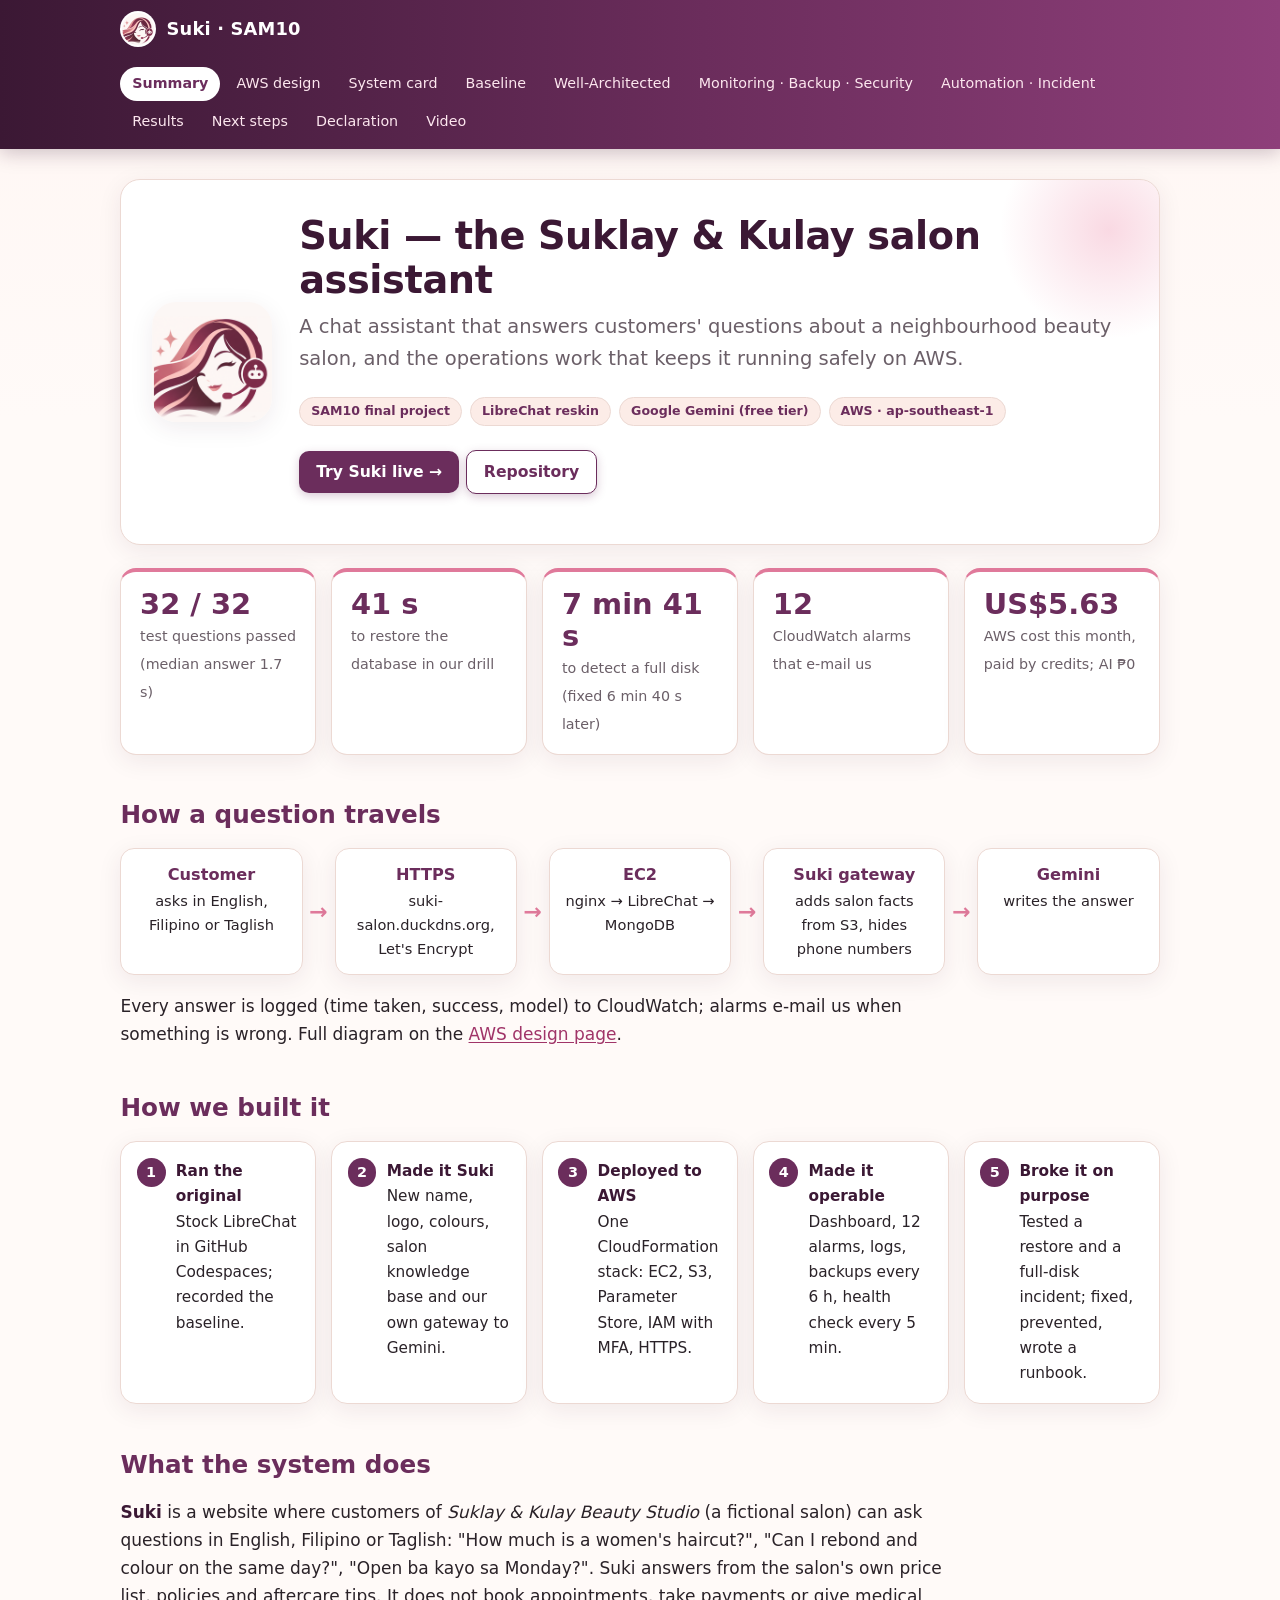
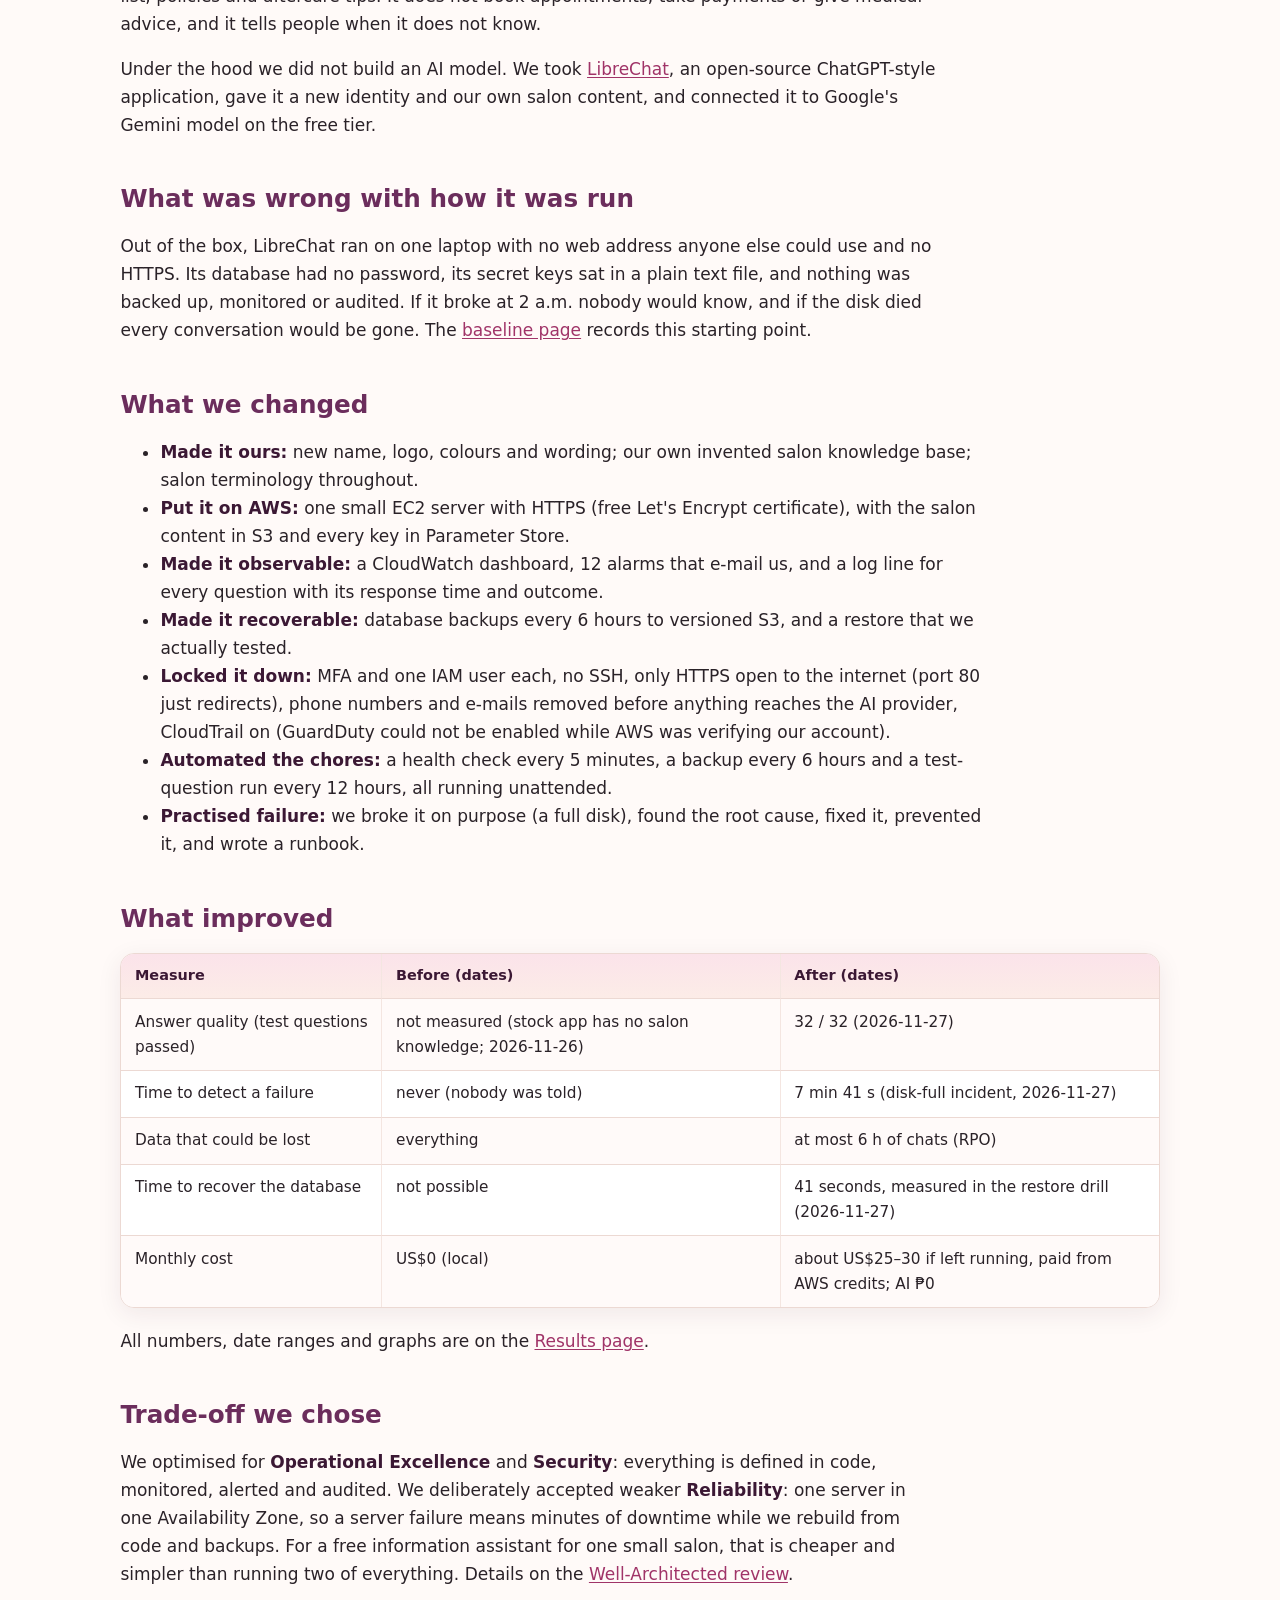
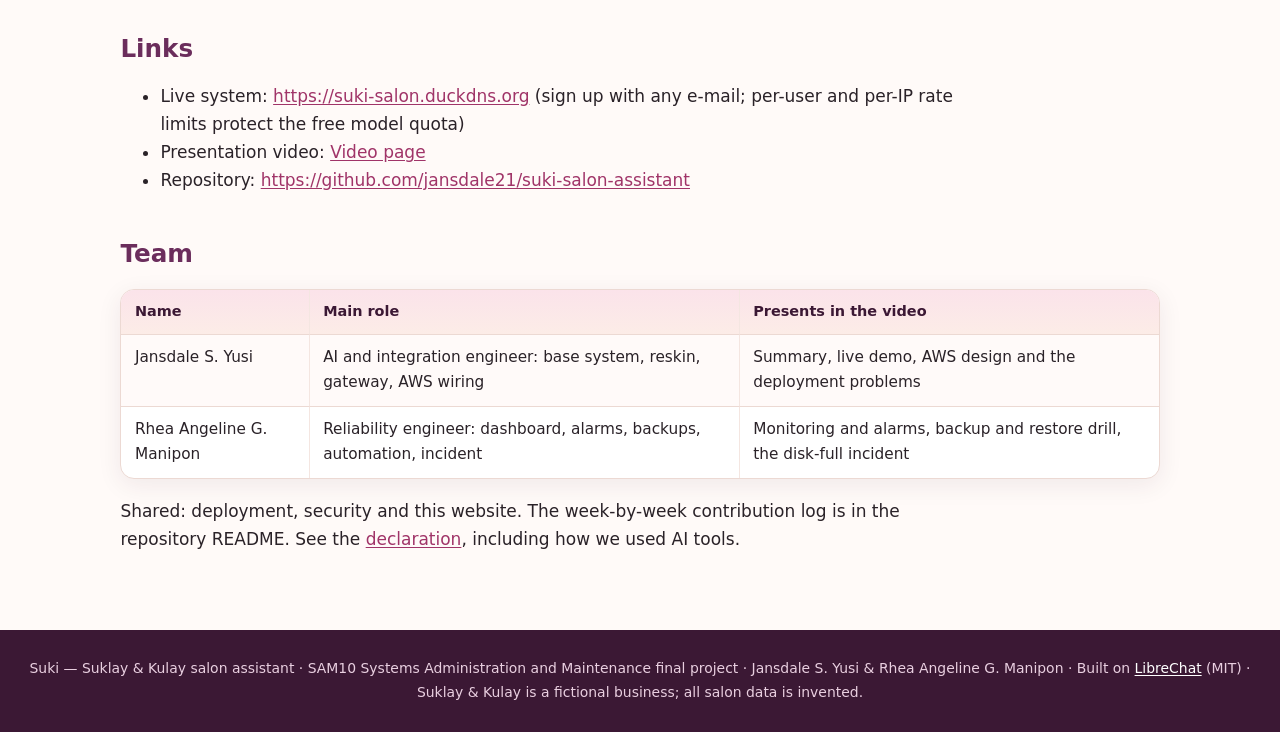
==== commit 5b07d87c: "Final website" ====
--- a/docs/index.html
+++ b/docs/index.html
@@ -114,5 +114,6 @@
 <footer class="site">Suki — Suklay &amp; Kulay salon assistant · SAM10 Systems Administration and Maintenance final project ·
 Jansdale S. Yusi &amp; Rhea Angeline G. Manipon · Built on <a href="https://github.com/danny-avila/LibreChat">LibreChat</a> (MIT) ·
 Suklay &amp; Kulay is a fictional business; all salon data is invented.</footer>
+<script src="assets/site.js"></script>
 </body>
 </html>
--- a/docs/assets/site.css
+++ b/docs/assets/site.css
@@ -16,7 +16,7 @@
 main{padding:1.8rem 1.2rem 3.5rem}
 /* type */
 h1{color:var(--plum-d);font-size:2.25rem;line-height:1.15;margin:.4rem 0 .5rem;letter-spacing:-.01em}
-h2{color:var(--plum);font-size:1.45rem;margin:2.6rem 0 .8rem;padding-left:.8rem;border-left:5px solid var(--rose);line-height:1.3}
+h2{color:var(--plum);font-size:1.45rem;margin:2.6rem 0 .8rem;line-height:1.3}
 h3{color:var(--plum-d);margin-top:1.7rem;font-size:1.12rem}
 p,li{max-width:76ch}
 .lead{font-size:1.15rem;color:var(--muted);margin-top:0}
@@ -75,3 +75,10 @@
 footer.site{background:var(--plum-d);color:#e9cfe0;font-size:.82rem;padding:1.6rem 1.2rem;text-align:center;line-height:1.7}
 footer.site a{color:#fff}
 @media (max-width:700px){html{font-size:16px}h1{font-size:1.7rem}.hero{padding:1.2rem}.flow .arrow{display:none}table{display:block;overflow-x:auto}}
+/* lightbox */
+figure a{cursor:zoom-in}
+.lightbox{position:fixed;inset:0;background:rgba(30,12,26,.88);display:none;align-items:center;justify-content:center;flex-direction:column;z-index:100;padding:2rem;cursor:zoom-out}
+.lightbox.open{display:flex}
+.lightbox img{max-width:95vw;max-height:84vh;border-radius:10px;background:#fff;box-shadow:0 10px 40px rgba(0,0,0,.4)}
+.lb-cap{color:#f6e6ef;font-size:.9rem;max-width:90ch;text-align:center;margin:.8rem 0 0}
+.lb-close{position:absolute;top:1rem;right:1.4rem;background:#fff;color:#3b1834;border:0;border-radius:50%;width:2.4rem;height:2.4rem;font-size:1.5rem;line-height:1;cursor:pointer;font-weight:700}
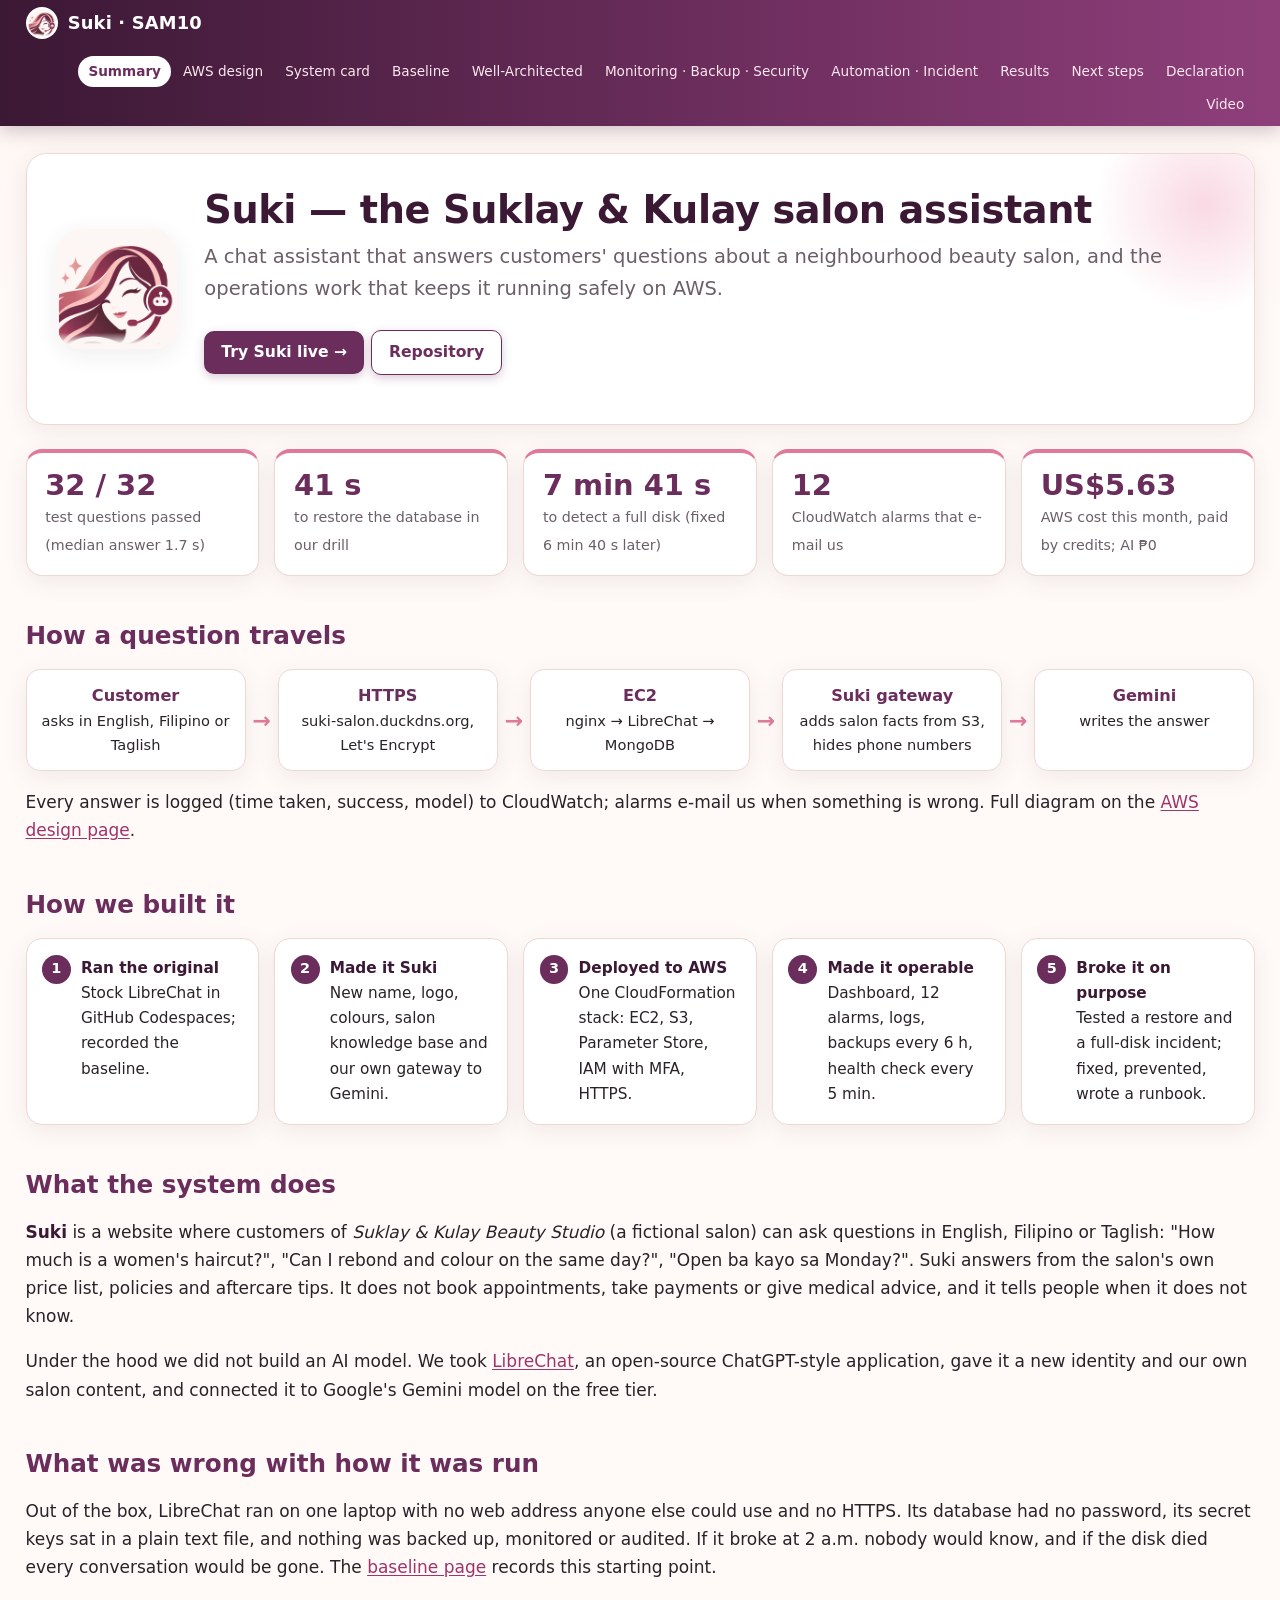
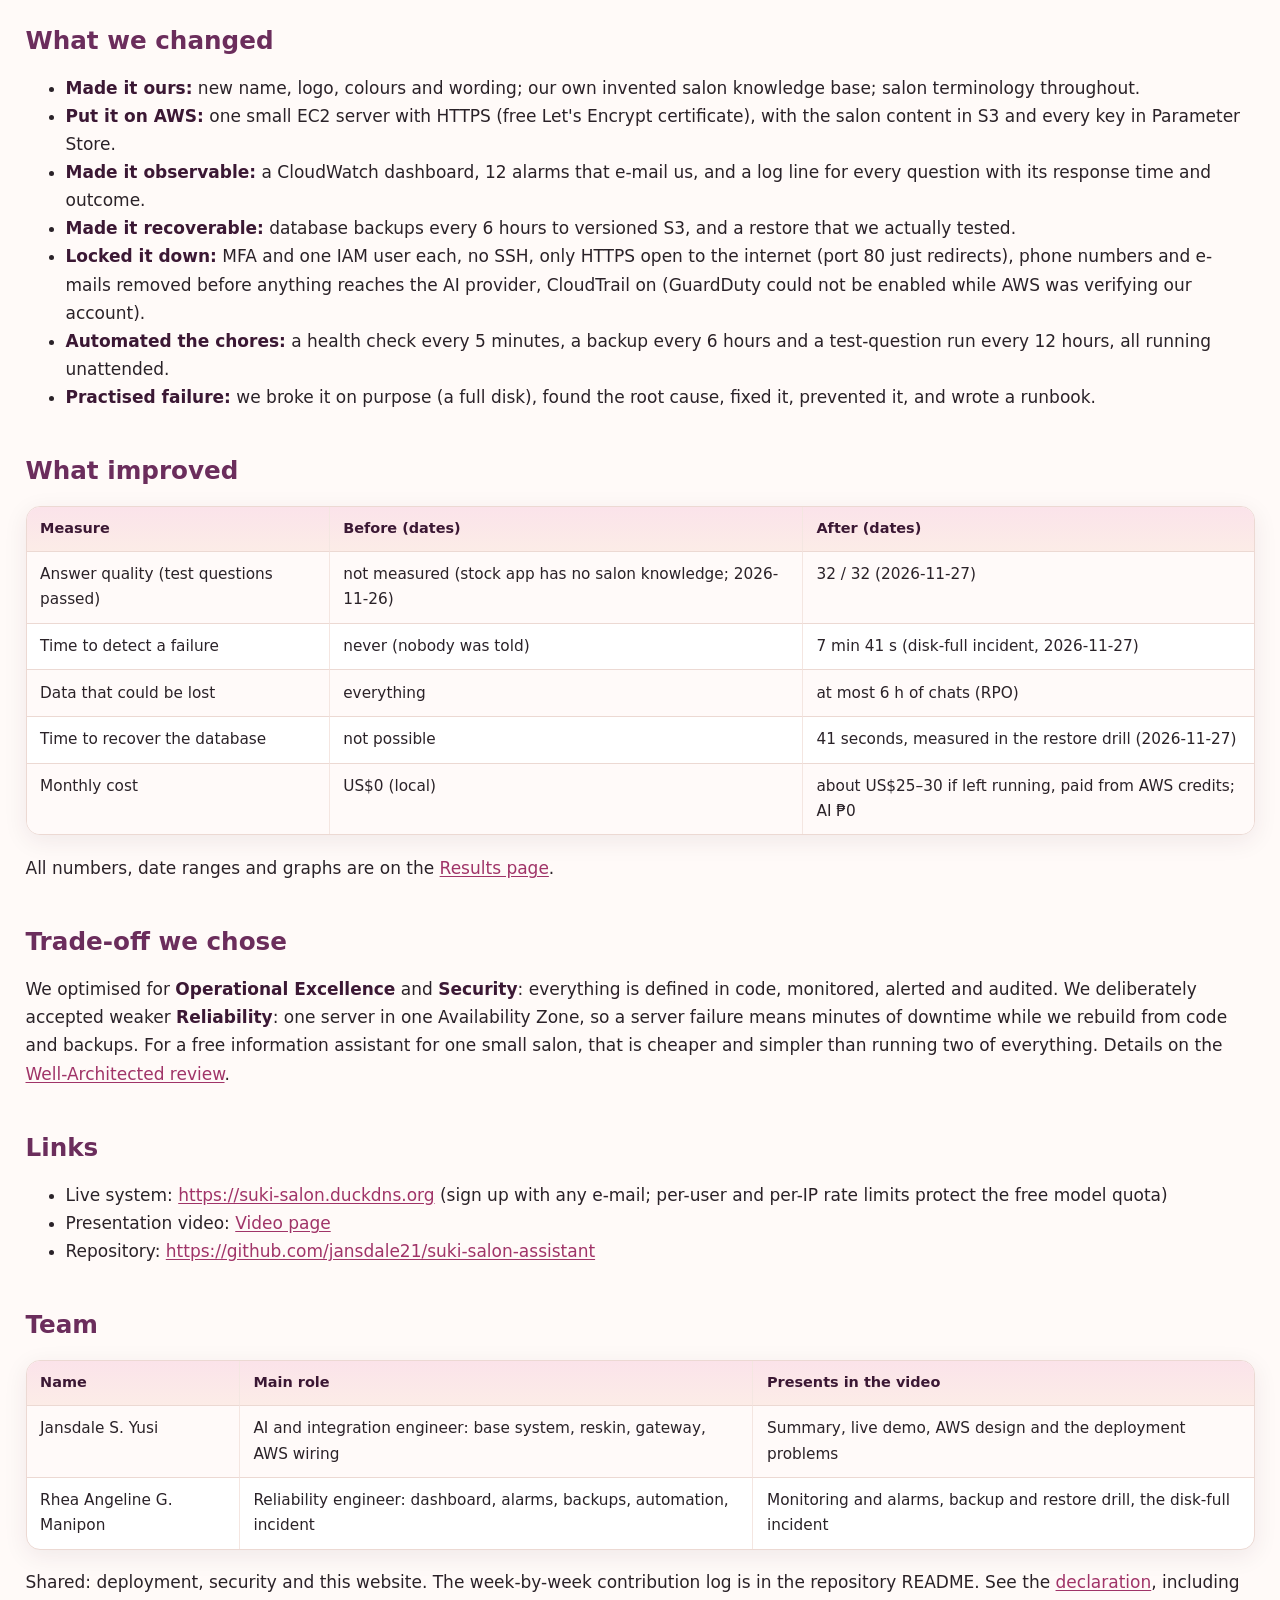
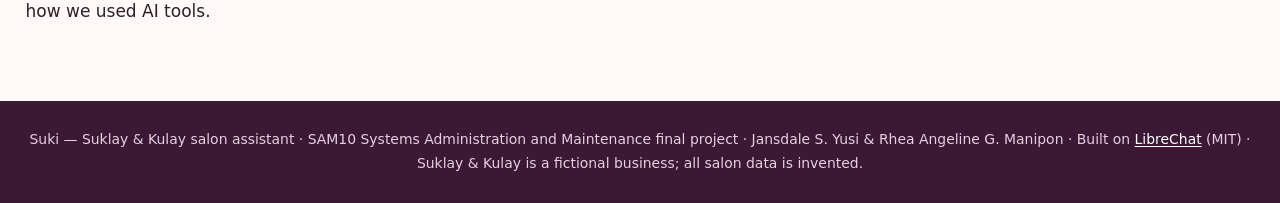
==== commit 9a43cbc6: "Add details" ====
--- a/docs/index.html
+++ b/docs/index.html
@@ -20,7 +20,6 @@
     <h1>Suki — the Suklay &amp; Kulay salon assistant</h1>
     <p class="lead">A chat assistant that answers customers' questions about a neighbourhood beauty salon, and the
     operations work that keeps it running safely on AWS.</p>
-    <p><span class="pill">SAM10 final project</span> <span class="pill">LibreChat reskin</span> <span class="pill">Google Gemini (free tier)</span> <span class="pill">AWS · ap-southeast-1</span></p>
     <p><a class="btn" href="https://suki-salon.duckdns.org">Try Suki live →</a><a class="btn alt" href="https://github.com/jansdale21/suki-salon-assistant">Repository</a></p>
   </div>
 </div>
--- a/docs/assets/site.css
+++ b/docs/assets/site.css
@@ -5,20 +5,20 @@
 a{color:#a03468;text-underline-offset:2px}a:hover{color:var(--plum)}
 /* header */
 header.site{background:linear-gradient(90deg,var(--plum-d),var(--plum) 55%,var(--plum-l));color:#fff;position:sticky;top:0;z-index:10;box-shadow:0 4px 18px rgba(59,24,52,.25)}
-header.site .wrap{display:flex;align-items:center;gap:1.2rem;flex-wrap:wrap;padding:.65rem 1.2rem}
+header.site .wrap{display:flex;align-items:center;justify-content:space-between;gap:1rem;flex-wrap:wrap;padding:.4rem 1.5rem;max-width:none}
 header.site .brand{display:flex;align-items:center;gap:.6rem;color:#fff;text-decoration:none;font-weight:800;letter-spacing:.01em;font-size:1.05rem}
-header.site .brand img{width:36px;height:36px;border-radius:50%;background:#fff;padding:2px}
-nav.pages{display:flex;flex-wrap:wrap;gap:.25rem;font-size:.84rem}
-nav.pages a{color:#fde7ef;text-decoration:none;padding:.28rem .7rem;border-radius:99px;transition:background .15s}
+header.site .brand img{width:32px;height:32px;border-radius:50%;background:#fff;padding:2px}
+nav.pages{display:flex;flex-wrap:wrap;gap:.1rem;font-size:.8rem;justify-content:flex-end}
+nav.pages a{color:#fde7ef;text-decoration:none;padding:.25rem .6rem;border-radius:99px;transition:background .15s;white-space:nowrap}
 nav.pages a:hover{background:rgba(255,255,255,.14);color:#fff}
 nav.pages a.on{background:#fff;color:var(--plum);font-weight:700}
-.wrap{max-width:1080px;margin:0 auto}
-main{padding:1.8rem 1.2rem 3.5rem}
+.wrap{max-width:1320px;margin:0 auto}
+main{padding:1.6rem 1.5rem 3.5rem}
 /* type */
 h1{color:var(--plum-d);font-size:2.25rem;line-height:1.15;margin:.4rem 0 .5rem;letter-spacing:-.01em}
 h2{color:var(--plum);font-size:1.45rem;margin:2.6rem 0 .8rem;line-height:1.3}
 h3{color:var(--plum-d);margin-top:1.7rem;font-size:1.12rem}
-p,li{max-width:76ch}
+p,li{max-width:none}
 .lead{font-size:1.15rem;color:var(--muted);margin-top:0}
 strong{color:var(--plum-d)}
 /* hero */
@@ -74,7 +74,27 @@
 .draft::before{content:"DRAFT — check against your running system, then rewrite in your own words and delete this label";display:block;font-weight:800;color:var(--warn);font-size:.78rem;margin-bottom:.2rem}
 footer.site{background:var(--plum-d);color:#e9cfe0;font-size:.82rem;padding:1.6rem 1.2rem;text-align:center;line-height:1.7}
 footer.site a{color:#fff}
-@media (max-width:700px){html{font-size:16px}h1{font-size:1.7rem}.hero{padding:1.2rem}.flow .arrow{display:none}table{display:block;overflow-x:auto}}
+img,svg,video,iframe{max-width:100%}
+@media (max-width:1100px){header.site .wrap{justify-content:flex-start}nav.pages{justify-content:flex-start}}
+@media (max-width:760px){
+ html{font-size:15.5px}
+ header.site{position:static}
+ header.site .wrap{flex-direction:column;align-items:flex-start;gap:.4rem;padding:.5rem .9rem}
+ nav.pages{flex-wrap:nowrap;overflow-x:auto;width:100%;padding-bottom:.3rem;-webkit-overflow-scrolling:touch;scrollbar-width:none}
+ nav.pages::-webkit-scrollbar{display:none}
+ main{padding:1.1rem .9rem 2.5rem}
+ h1{font-size:1.6rem}h2{font-size:1.25rem;margin-top:2rem}
+ .hero{padding:1.1rem;gap:1rem;text-align:center;justify-content:center}
+ .hero img{width:90px;height:90px}
+ .stats{grid-template-columns:1fr 1fr;gap:.6rem}.stat b{font-size:1.35rem}
+ .flow{flex-direction:column}.flow .arrow{display:block;transform:rotate(90deg);text-align:center}
+ .steps{grid-template-columns:1fr}
+ table{display:block;overflow-x:auto;white-space:normal;font-size:.84rem}
+ th,td{min-width:120px}
+ pre{font-size:.75rem;padding:.8rem}
+ figure{padding:.45rem}
+ .lightbox{padding:.6rem}.lightbox img{max-width:100%;max-height:78vh}
+}
 /* lightbox */
 figure a{cursor:zoom-in}
 .lightbox{position:fixed;inset:0;background:rgba(30,12,26,.88);display:none;align-items:center;justify-content:center;flex-direction:column;z-index:100;padding:2rem;cursor:zoom-out}
@@ -82,3 +102,7 @@
 .lightbox img{max-width:95vw;max-height:84vh;border-radius:10px;background:#fff;box-shadow:0 10px 40px rgba(0,0,0,.4)}
 .lb-cap{color:#f6e6ef;font-size:.9rem;max-width:90ch;text-align:center;margin:.8rem 0 0}
 .lb-close{position:absolute;top:1rem;right:1.4rem;background:#fff;color:#3b1834;border:0;border-radius:50%;width:2.4rem;height:2.4rem;font-size:1.5rem;line-height:1;cursor:pointer;font-weight:700}
+/* footer stays at the bottom of the window on short pages */
+body{display:flex;flex-direction:column;min-height:100vh}
+header.site,footer.site{flex-shrink:0}
+main{flex:1 0 auto;width:100%}
